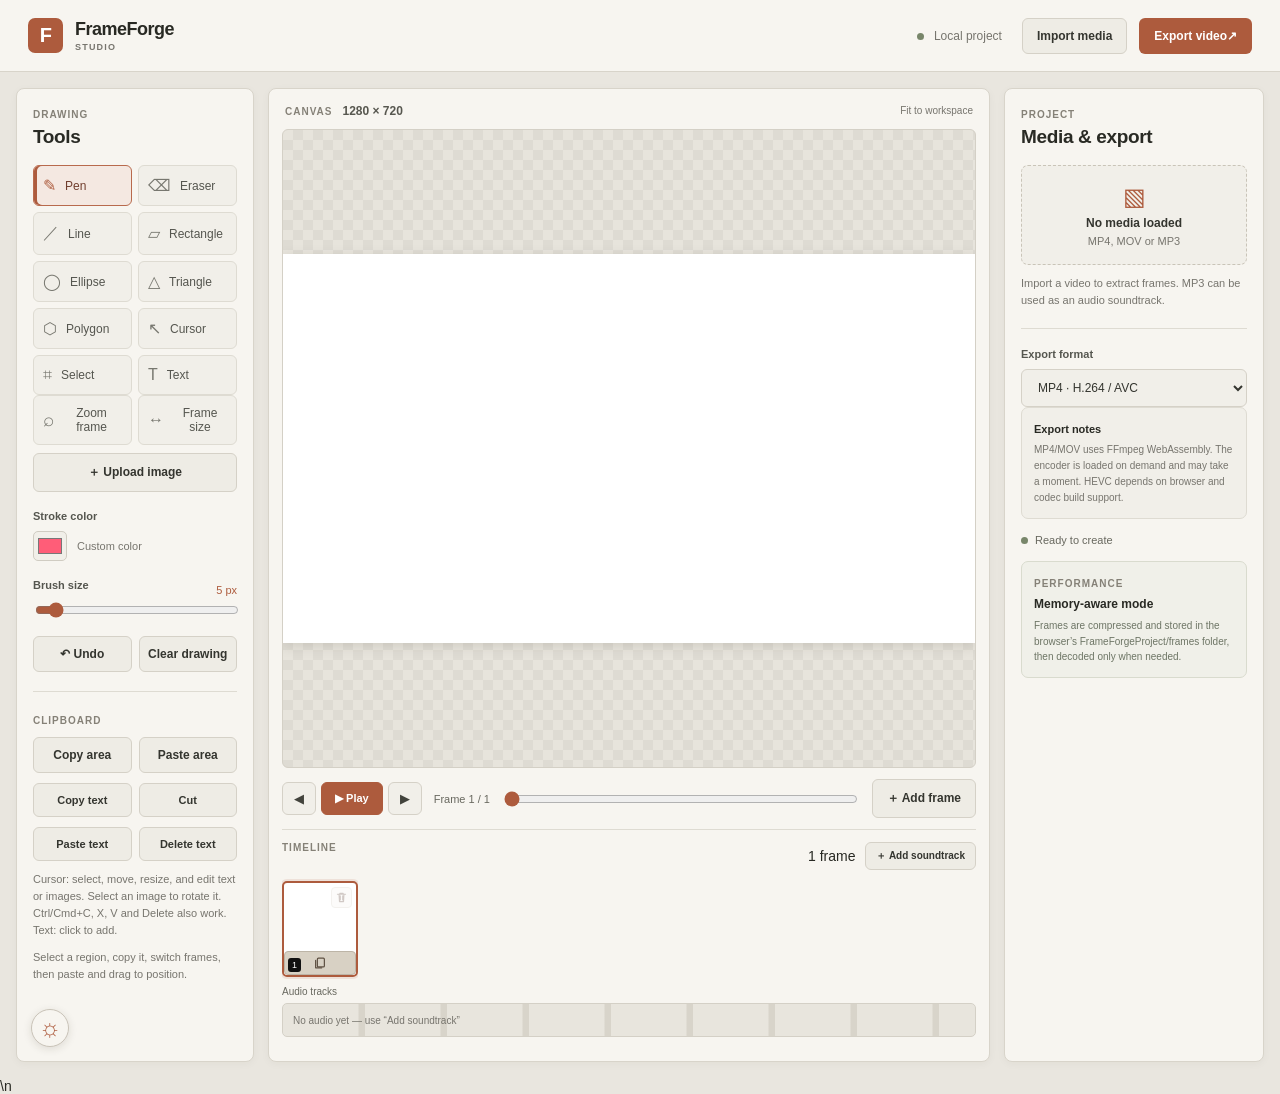
==== index.html @ eeb0b950 "Remove AI upscale option" ====
<!doctype html>
<html lang="en">
<head>
  <meta charset="utf-8">
  <meta name="viewport" content="width=device-width,initial-scale=1">
  <meta name="theme-color" content="#e9e6df">
  <title>FrameForge — Animation Studio</title>
  <link rel="stylesheet" href="styles.css">
</head>
<body>
  <header class="topbar">
    <a class="brand" href="#" aria-label="FrameForge home"><span class="brand-mark">F</span><span>FrameForge <small>STUDIO</small></span></a>
    <div class="top-actions">
      <span class="project-status"><i></i> Local project</span>
      <button class="button button-secondary" id="open">Import media</button>
      <input id="file" type="file" accept="video/*" hidden><input id="audio-file" type="file" accept="audio/*,.mp3,.wav,.m4a,.aac,.ogg,.flac" hidden>
      <button class="button button-primary" id="export"><span>Export video</span><span aria-hidden="true">↗</span></button>
    </div>
  </header>
  <main class="app-shell">
    <aside class="panel tool-panel">
      <div class="panel-heading"><div><span class="eyebrow">DRAWING</span><h2>Tools</h2></div></div>
      <div class="tool-grid">
        <button class="tool active" data-tool="pen"><span>✎</span>Pen</button>
        <button class="tool" data-tool="eraser"><span>⌫</span>Eraser</button>
        <button class="tool" data-tool="line"><span>／</span>Line</button>
        <button class="tool" data-tool="rect"><span>▱</span>Rectangle</button>
        <button class="tool" data-tool="ellipse"><span>◯</span>Ellipse</button><button class="tool" data-tool="triangle"><span>△</span>Triangle</button><button class="tool" data-tool="polygon"><span>⬡</span>Polygon</button>
        <button class="tool" data-tool="cursor"><span>↖</span>Cursor</button><button class="tool" data-tool="select"><span>⌗</span>Select</button><button class="tool" data-tool="text"><span>T</span>Text</button>
      </div>
      <input id="image-file" type="file" accept="image/*" hidden><div class="tool-grid zoom-size-tools"><button class="tool zoom-frame-button" id="zoom-frame" type="button" aria-pressed="false"><span aria-hidden="true" class="zoom-icon">⌕</span>Zoom frame</button><button class="tool frame-size-button" id="frame-size" type="button" aria-pressed="false"><span aria-hidden="true">↔</span>Frame size</button></div><button class="button button-secondary image-upload-button" id="image-upload">＋ Upload image</button>
      <div class="control-group"><label for="color">Stroke color</label><div class="color-row"><input id="color" type="color" value="#ff5d78"><span>Custom color</span></div></div>
      <div class="control-group"><div class="label-row"><label for="size">Brush size</label><output id="size-value">5 px</output></div><input id="size" type="range" min="1" max="60" value="5"></div>
      <div class="button-stack"><button class="button button-secondary" id="undo">↶ Undo</button><button class="button button-secondary" id="clear">Clear drawing</button></div>
      <div class="divider"></div>
      <span class="eyebrow">CLIPBOARD</span>
      <div class="button-row"><button class="button button-secondary" id="copy">Copy area</button><button class="button button-secondary" id="paste">Paste area</button></div><div class="button-row text-actions"><button class="button button-secondary" id="text-copy">Copy text</button><button class="button button-secondary" id="text-cut">Cut</button></div><div class="button-row text-actions"><button class="button button-secondary" id="text-paste">Paste text</button><button class="button button-secondary" id="text-delete">Delete text</button></div>
      <p class="hint">Cursor: select, move, resize, and edit text or images. Select an image to rotate it. Ctrl/Cmd+C, X, V and Delete also work. Text: click to add.</p><p class="hint">Select a region, copy it, switch frames, then paste and drag to position.</p>
      <button id="theme-toggle" class="theme-toggle" type="button" aria-label="Switch to dark mode" title="Switch to dark mode"><span aria-hidden="true">☼</span></button>
    </aside>
    <section class="editor">
      <div class="workspace-toolbar"><div><span class="eyebrow">CANVAS</span><strong id="canvas-label">1280 × 720</strong></div><label class="shape-fill-control" id="shape-fill-control" hidden><input id="shape-fill" type="checkbox"><span>Fill shape</span></label><label class="polygon-sides-control" id="polygon-sides-control" hidden><span>Sides</span><input id="polygon-sides" type="range" min="5" max="30" value="6"><input id="polygon-sides-number" type="number" min="5" max="30" value="6" aria-label="Polygon sides"></label><span class="zoom-label">Fit to workspace</span></div>
      <div class="stage" id="stage"><canvas id="c" width="1280" height="720"></canvas><div class="empty-state" id="empty-state"><div class="empty-icon">✦</div><h2>Your canvas is ready</h2><p>Import a video or start drawing on a blank frame.</p><button class="button button-primary" id="empty-import">Import video</button></div></div>
      <div class="transport">
        <div class="transport-buttons"><button id="prev" title="Previous frame">◀</button><button id="play" class="play-button">▶ Play</button><button id="next" title="Next frame">▶</button></div>
        <div class="frame-readout"><span id="count">Frame 1 / 1</span><input id="scrub" type="range" min="0" max="0" value="0"></div>
        <button class="button button-secondary" id="add">＋ Add frame</button>
      </div>
      <div class="timeline-wrap"><div class="timeline-header"><span class="eyebrow">TIMELINE</span><div class="timeline-actions"><span id="timeline-count">1 frame</span><button class="button button-secondary audio-upload-button" id="audio-upload">＋ Add soundtrack</button></div></div><div class="timeline" id="timeline"></div><div class="audio-track-row" id="audio-track-row"><span class="audio-track-title" id="audio-track-label">Audio track</span><div class="audio-track-scroll"><div class="audio-track-lane" id="audio-track-lane"><span class="audio-track-empty" id="audio-track-empty">No audio yet — use “Add soundtrack”</span></div></div></div>
    </section>
    <aside class="panel media-panel">
      <div class="panel-heading"><div><span class="eyebrow">PROJECT</span><h2>Media & export</h2></div></div>
      <div class="media-preview"><audio id="aud" controls hidden></audio><div id="media-placeholder"><div class="media-icon">▧</div><strong>No media loaded</strong><span>MP4, MOV or MP3</span></div></div>
      <p class="hint" id="info">Import a video to extract frames. MP3 can be used as an audio soundtrack.</p>
      <div class="divider"></div>
      <div class="control-group"><label for="format">Export format</label><select id="format"><option value="mp4">MP4 · H.264 / AVC</option><option value="mov">MOV · H.264</option><option value="hevc">MP4 · H.265 / HEVC</option><option value="movhevc">MOV · HEVC</option><option value="mpeg4">MOV · MPEG-4</option><option value="webm">WebM · Browser native</option></select></div>
      <div class="export-note"><strong>Export notes</strong><p>MP4/MOV uses FFmpeg WebAssembly. The encoder is loaded on demand and may take a moment. HEVC depends on browser and codec build support.</p></div>
      <div class="status-line"><span class="status-dot"></span><span id="status">Ready to create</span></div>
      <div class="memory-card"><span class="eyebrow">PERFORMANCE</span><strong>Memory-aware mode</strong><p>Frames are compressed and stored in the browser’s FrameForgeProject/frames folder, then decoded only when needed.</p></div>
    </aside>
  </main>
  
  <dialog id="preview-dialog" class="preview-dialog"><div class="preview-dialog-header"><div><span class="eyebrow">PLAYBACK</span><h2>Edited video preview</h2></div><div class="preview-dialog-actions"><label for="preview-speed">Speed</label><select id="preview-speed"><option value="0.25">0.25×</option><option value="0.5">0.5×</option><option value="0.75">0.75×</option><option value="1" selected>1×</option><option value="1.25">1.25×</option><option value="1.5">1.5×</option><option value="2">2×</option></select><button class="button button-secondary" id="preview-close">Close</button></div></div><video id="preview-video" controls playsinline></video></dialog>\n  <script src="frame-store.js"></script>
  <script type="module" src="app.js"></script>
</body>
</html>
---- styles.css ----
:root{color-scheme:dark;--bg:#10131a;--panel:#191e28;--panel-2:#202735;--line:#2d3544;--muted:#8792a5;--text:#e9edf5;--accent:#7c6cf2;--accent-2:#a69aff;--radius:14px}*{box-sizing:border-box}body{margin:0;background:radial-gradient(ellipse at 50% -20%,#22263b 0%,var(--bg) 55%);color:var(--text);font:14px 'DM Sans',system-ui,sans-serif;min-height:100vh}.topbar{height:72px;display:flex;align-items:center;justify-content:space-between;padding:0 28px;border-bottom:1px solid #252c38;background:#11151dce;backdrop-filter:blur(16px)}.brand{display:flex;align-items:center;gap:12px;color:var(--text);text-decoration:none;font:700 18px 'Space Grotesk',sans-serif;letter-spacing:-.4px}.brand small{display:block;font:600 9px 'DM Sans',sans-serif;letter-spacing:2px;color:var(--muted);margin-top:2px}.brand-mark{display:grid;place-items:center;width:35px;height:35px;border-radius:11px;background:linear-gradient(135deg,#8877ff,#5746c8);font-size:20px;box-shadow:0 6px 20px #6556dc44}.top-actions{display:flex;align-items:center;gap:12px}.project-status{font-size:12px;color:#aab4c5;margin-right:8px}.project-status i,.status-dot{display:inline-block;width:7px;height:7px;background:#5bd6a0;border-radius:50%;margin-right:7px}.button{border:1px solid transparent;border-radius:9px;padding:10px 14px;font:600 12px 'DM Sans',sans-serif;cursor:pointer;transition:.16s ease;color:var(--text)}.button:hover{transform:translateY(-1px);filter:brightness(1.1)}.button-primary{background:linear-gradient(135deg,#8172f5,#6252d5);box-shadow:0 5px 18px #6e5de733}.button-secondary{background:#252c39;border-color:#343e4e}.app-shell{display:grid;grid-template-columns:238px minmax(420px,1fr) 260px;gap:16px;padding:18px;max-width:1800px;margin:auto;min-height:calc(100vh - 72px)}.panel,.editor{background:linear-gradient(160deg,#1b202b,#171c25);border:1px solid #2b3341;border-radius:var(--radius);min-width:0;box-shadow:0 10px 35px #00000018}.panel{padding:18px;overflow:auto}.panel-heading{display:flex;justify-content:space-between;align-items:center;margin-bottom:20px}.eyebrow{font-size:9px;font-weight:700;letter-spacing:1.8px;color:#8793a8}.panel h2{font:600 20px 'Space Grotesk',sans-serif;margin:5px 0 0;letter-spacing:-.4px}.tool-grid{display:grid;grid-template-columns:1fr 1fr;gap:7px}.tool{display:flex;align-items:center;gap:9px;padding:11px 10px;border:1px solid #303949;background:#202734;border-radius:9px;color:#aeb8c9;font:500 12px 'DM Sans',sans-serif;cursor:pointer}.tool span{font-size:16px;color:#d7dceb}.tool.active{border-color:#8173f2;background:#332f51;color:#fff;box-shadow:inset 0 0 0 1px #6558cf33}.tool.active span{color:#b8afff}.control-group{margin:20px 0 0}.control-group label{display:block;color:#aab4c4;font-size:11px;font-weight:600;margin-bottom:9px}.label-row{display:flex;justify-content:space-between;align-items:center}.label-row output{font-size:11px;color:#c0b8ff}input[type=range]{width:100%;accent-color:var(--accent)}input[type=color]{width:34px;height:30px;padding:2px;border:1px solid #3b4555;background:#252c39;border-radius:7px}.color-row{display:flex;align-items:center;gap:10px;color:#8994a6;font-size:11px}select{width:100%;padding:10px 12px;border:1px solid #343e4e;border-radius:9px;background:#222936;color:#e2e8f1;font:500 12px 'DM Sans',sans-serif}.button-stack{display:grid;grid-template-columns:1fr 1fr;gap:7px;margin-top:15px}.button-stack .button{padding:10px 8px}.button-row{display:flex;gap:7px;margin-top:10px}.button-row .button{flex:1}.hint{font-size:11px;line-height:1.6;color:#7f8a9d;margin:10px 0}.divider{height:1px;background:var(--line);margin:22px 0}.editor{display:flex;flex-direction:column;padding:15px;gap:12px}.workspace-toolbar{display:flex;align-items:center;justify-content:space-between;padding:0 3px}.workspace-toolbar strong{font:600 12px 'Space Grotesk',sans-serif;color:#b7c0d0;margin-left:10px}.zoom-label{font-size:10px;color:#7f8b9e}.stage{position:relative;flex:1;min-height:350px;display:flex;align-items:center;justify-content:center;overflow:hidden;border:1px solid #303847;border-radius:10px;background-color:#121720;background-image:linear-gradient(45deg,#1a202b 25%,transparent 25%),linear-gradient(-45deg,#1a202b 25%,transparent 25%),linear-gradient(45deg,transparent 75%,#1a202b 75%),linear-gradient(-45deg,transparent 75%,#1a202b 75%);background-size:22px 22px;background-position:0 0,0 11px,11px -11px,-11px 0}.stage canvas{max-width:100%;max-height:100%;width:auto;height:auto;object-fit:contain;background:#fff;box-shadow:0 12px 30px #0008;touch-action:none}.empty-state{position:absolute;text-align:center;max-width:260px;color:#cbd3e1;pointer-events:auto}.empty-state[hidden]{display:none}.empty-icon{font-size:28px;color:#a89cff}.empty-state h2{font:600 17px 'Space Grotesk',sans-serif;margin:10px 0}.empty-state p{font-size:11px;color:#8d99ad;line-height:1.6}.transport{display:flex;align-items:center;gap:12px}.transport-buttons{display:flex;gap:5px}.transport-buttons button{border:1px solid #364051;background:#242c39;color:#dce3ef;border-radius:7px;padding:8px 11px;cursor:pointer}.transport-buttons .play-button{background:#6556d9;border-color:#6556d9;font-size:11px;font-weight:600;padding:8px 13px}.frame-readout{display:flex;align-items:center;gap:12px;flex:1;min-width:0}.frame-readout span{white-space:nowrap;font-size:11px;color:#a9b4c6}.frame-readout input{min-width:40px;flex:1}.timeline-wrap{border-top:1px solid #2b3340;padding-top:12px}.timeline-header{display:flex;justify-content:space-between;margin-bottom:9px}.timeline-header span:last-child{font-size:10px;color:#8792a5}.timeline{display:flex;gap:7px;overflow:auto;padding:2px 0 5px;min-height:84px}.thumb{position:relative;flex:0 0 76px;width:76px;height:auto;align-self:flex-start;border:2px solid #343d4c;border-radius:7px;overflow:visible;background:#fff;cursor:pointer;display:flex;flex-direction:column;gap:4px}.thumb canvas{flex:0 0 64px;height:64px;width:100%;border-radius:3px;overflow:hidden}.thumb.active{border-color:#9486ff;box-shadow:0 0 0 2px #7869e633}.thumb canvas{width:100%;height:100%;object-fit:contain}.thumb small{position:absolute;bottom:3px;left:4px;padding:2px 4px;border-radius:3px;background:#111b;color:white;font-size:9px}.media-preview{position:relative;min-height:100px;border:1px dashed #3a4555;border-radius:10px;background:#141a23;display:flex;align-items:center;justify-content:center;padding:12px}.media-preview video,.media-preview audio{width:100%;max-width:100%}.media-preview video[hidden],.media-preview audio[hidden]{display:none}#media-placeholder{display:flex;align-items:center;flex-direction:column;gap:5px;color:#9ba7b9;font-size:11px}#media-placeholder strong{font-size:12px;color:#cdd5e3}#media-placeholder[hidden]{display:none}.media-icon{font-size:24px;color:#8f83ff}.export-note{border:1px solid #333d4d;background:#202734;border-radius:9px;padding:12px}.export-note strong{font-size:11px}.export-note p{font-size:10px;line-height:1.6;color:#8995a8;margin:6px 0 0}.status-line{display:flex;align-items:center;font-size:11px;color:#aab5c5;margin:15px 0}.memory-card{padding:12px;background:#202b2a;border:1px solid #2e4842;border-radius:9px}.memory-card strong{display:block;font-size:12px;margin:7px 0}.memory-card p{font-size:10px;line-height:1.55;color:#91a99f;margin:0}@media(max-width:1150px){.app-shell{grid-template-columns:210px minmax(360px,1fr)}.media-panel{grid-column:1/-1;display:grid;grid-template-columns:repeat(3,1fr);gap:12px;align-items:start}.media-panel .panel-heading{grid-column:1/-1;margin:0}.media-panel .divider{display:none}.media-panel .status-line{margin:0}}@media(max-width:760px){.topbar{padding:0 14px}.project-status{display:none}.app-shell{display:flex;flex-direction:column;padding:10px}.editor{min-height:65vh;order:0}.tool-panel{order:1}.media-panel{order:2;display:block}.stage{min-height:280px}.transport{flex-wrap:wrap}.frame-readout{order:3;flex-basis:100%}.brand{font-size:15px}.top-actions{gap:6px}.button{padding:9px 10px}}\n.preview-dialog{width:min(1100px,94vw);max-width:none;padding:18px;border:1px solid #394354;border-radius:16px;background:#171d28;color:var(--text);box-shadow:0 24px 90px #000b}.preview-dialog::backdrop{background:#05070bd9;backdrop-filter:blur(5px)}.preview-dialog-header{display:flex;align-items:center;justify-content:space-between;gap:16px;margin-bottom:14px}.preview-dialog-header h2{font:600 19px 'Space Grotesk',sans-serif;margin:5px 0 0}.preview-dialog video{display:block;width:100%;max-height:75vh;background:#05070b;border-radius:10px}.preview-dialog:not([open]){display:none}@media(max-width:760px){.preview-dialog{padding:12px}.preview-dialog-header{align-items:flex-start}.transport #preview-open{flex:1}}
.audio-track-row{display:flex;flex-direction:column;gap:6px;overflow:visible;padding:4px 0 8px}.audio-track-row[hidden]{display:none}.audio-track-title{font-size:10px;color:#aeb9cb}.audio-track-lane{position:relative;height:34px;min-width:76px;border:1px solid #303b4d;border-radius:6px;background:repeating-linear-gradient(90deg,#1b2530 0,#1b2530 75px,#293343 76px,#293343 82px);overflow:hidden}.audio-track-clip{position:absolute;top:3px;bottom:3px;left:0;min-width:24px;border:1px solid #5ac5a2;border-radius:5px;background:linear-gradient(90deg,#245d56,#287b68);color:#eafff8;display:flex;align-items:center;padding:0 9px;font-size:10px;font-weight:700;white-space:nowrap;overflow:hidden;cursor:grab;touch-action:none;user-select:none}.audio-track-clip:active{cursor:grabbing}.timeline-wrap{overflow-x:auto}.timeline{width:max-content}.audio-track-row{width:max-content;min-width:100%}

.timeline-actions{display:flex;align-items:center;gap:10px}.audio-upload-button{padding:6px 10px;font-size:10px}.audio-track-row[hidden]{display:none!important}.audio-track-scroll{width:100%;overflow-x:auto;overflow-y:hidden;padding-bottom:3px}.audio-track-lane{width:100%;min-width:100%;}

/* Keep the soundtrack lane visible even when the project has no audio. */
.audio-track-row{display:flex!important;min-height:48px}
.audio-track-row[hidden]{display:flex!important}
.audio-track-lane{min-height:34px;overflow:hidden}
.audio-track-clip[hidden],.audio-track-empty[hidden]{display:none!important}
.audio-track-empty{position:absolute;inset:0;display:flex;align-items:center;padding:0 10px;color:#7f8da1;font-size:10px;pointer-events:none}

.tool[data-tool=text]{grid-column:span 2}

.canvas-text-editor{position:absolute;z-index:5;resize:both;overflow:auto;min-width:100px;min-height:32px;padding:5px 7px;border:1px solid #9587ff;border-radius:4px;outline:2px solid #7868ee55;background:#ffffffed;color:#111;font-family:Arial,sans-serif;line-height:1.2;box-shadow:0 4px 18px #0004;}

.empty-state{pointer-events:none}.empty-state button{pointer-events:auto}.canvas-text-editor{z-index:20;pointer-events:auto;cursor:text}

/* Text mode must keep clicks on the canvas and show its crosshair cursor. */
#stage{cursor:crosshair}
#stage #empty-state{pointer-events:none!important}
#stage canvas{position:relative;z-index:1}
#stage .canvas-text-editor{z-index:3;cursor:text;pointer-events:auto}

/* Cursor tool: selected text gets a clear resize grip. */
.tool[data-tool=cursor]{grid-column:span 2}
#stage canvas{cursor:default}

/* Cursor and Select are equal-sized neighboring tools. */
.tool[data-tool=cursor],.tool[data-tool=select]{grid-column:auto}
.text-actions .button{font-size:11px}

.canvas-text-toolbar{position:absolute;z-index:25;display:flex;align-items:center;gap:5px;padding:4px;background:#202735;border:1px solid #7568d8;border-radius:7px;box-shadow:0 4px 14px #0007}.text-font-toggle{width:25px;height:24px;padding:0;border:1px solid #5b6190;border-radius:5px;background:#39345f;color:#fff;font:700 14px Georgia,serif;cursor:pointer}.text-font-select{width:145px;max-width:45vw;padding:5px 7px;font-size:11px}.text-font-select[hidden]{display:none}

/* Keep the font picker button visible inside the text box's top-right corner. */
.canvas-text-toolbar{z-index:50;position:absolute;display:flex;align-items:flex-start;gap:4px;padding:2px;background:transparent;border:0;border-radius:4px;box-shadow:none;pointer-events:auto}.text-font-toggle{display:grid;place-items:center;width:25px;height:25px;padding:0;border:1px solid #7568d8;border-radius:5px;background:#292443eF;color:#fff;font:italic 700 18px Georgia,'Times New Roman',serif;line-height:1;cursor:pointer;pointer-events:auto}.text-font-select{position:absolute;right:0;top:27px;width:150px;max-width:45vw;padding:6px 8px;font-size:11px;background:#222936;color:#e2e8f1;border:1px solid #7568d8;border-radius:6px;box-shadow:0 4px 14px #0008;pointer-events:auto}

/* Tiny font picker sits at the top-right of the selected text's viewing bounds. */
.stage .text-font-toggle{position:absolute;z-index:40;width:16px;height:16px;min-width:0;min-height:0;padding:0;margin:0;display:grid;place-items:center;border:1px solid #000;border-radius:4px;background:#fff;color:#3a0770;font:italic 700 11px/14px Georgia,'Times New Roman',serif;cursor:pointer;box-sizing:border-box}
.stage .text-font-toggle[hidden],.stage .text-font-select[hidden]{display:none}
.stage .text-font-select{position:absolute;z-index:41;right:auto;top:auto;width:150px;max-width:45vw;padding:5px 7px;background:#222936;color:#e2e8f1;border:1px solid #7568d8;border-radius:5px;font-size:11px;box-shadow:0 4px 14px #0008}

/* Ensure the tiny control is anchored to the stage overlay, not laid out beside the canvas. */
.stage .text-font-toggle{position:absolute!important;flex:none;transform:none;}

/* Scrollable custom font menu with a compact, consistent footprint. */
.stage .text-font-select{position:absolute;z-index:60;width:170px;max-width: min(45vw, 240px);max-height:180px;overflow-y:auto;overflow-x:hidden;overscroll-behavior:contain;padding:4px;background:#fff;color:#252033;border:1px solid #3a0770;border-radius:6px;box-shadow:0 5px 18px #0006}
.stage .text-font-select[hidden]{display:none!important}
.stage .text-font-option{display:block;width:100%;padding:6px 8px;border:0;border-radius:3px;background:transparent;color:#252033;text-align:left;font-size:12px;white-space:nowrap;cursor:pointer}
.stage .text-font-option:hover,.stage .text-font-option.selected{background:#eee8f7;color:#3a0770}
.stage .text-font-select::-webkit-scrollbar{width:7px}
.stage .text-font-select::-webkit-scrollbar-thumb{background:#b7a8ca;border-radius:8px}


/* Warm, practical studio finish: quiet surfaces, restrained color, clear hierarchy. */
:root{
 color-scheme:light;
 --bg:#e9e6df;--panel:#f7f5f0;--panel-2:#eeece5;--line:#d8d4ca;
 --muted:#77756e;--text:#282923;--accent:#ad5b3d;--accent-2:#c47a5d;--radius:8px;
}
body{background:var(--bg);color:var(--text);font-family:Inter,-apple-system,BlinkMacSystemFont,"Segoe UI",sans-serif}
.topbar{background:#f7f5f0;border-bottom:1px solid #d8d4ca;backdrop-filter:none}
.brand{color:#282923;font-family:inherit;font-weight:700;letter-spacing:-.5px}
.brand small{font-family:inherit;letter-spacing:1.2px;color:#77756e}
.brand-mark{background:#ad5b3d;border-radius:7px;box-shadow:none;color:#fff}
.project-status{color:#77756e}
.project-status i,.status-dot{background:#78866a}
.button{border-radius:6px;font-family:inherit;transition:background .14s ease,border-color .14s ease}
.button:hover{transform:none;filter:none}
.button-primary{background:#ad5b3d;box-shadow:none;color:#fff}
.button-primary:hover{background:#964a30}
.button-secondary{background:#eeece5;border-color:#d5d1c7;color:#34352f}
.button-secondary:hover{background:#e5e1d8;border-color:#c8c2b6}
.app-shell{gap:14px;padding:16px}
.panel,.editor{background:var(--panel);border:1px solid #d8d4ca;border-radius:8px;box-shadow:0 2px 8px #30291b0a}
.panel{padding:16px}
.panel-heading{margin-bottom:17px}
.eyebrow{font-size:10px;letter-spacing:1px;color:#858177;font-weight:650}
.panel h2{font-family:inherit;font-size:19px;letter-spacing:-.35px;color:#292a24}
.tool-grid{gap:6px}
.tool{padding:10px 9px;border:1px solid #dedbd2;background:#f1efe9;border-radius:6px;color:#55564f;font-family:inherit}
.tool span{color:#77776f}
.tool:hover{background:#eae7df;border-color:#cbc6bb}
.tool.active{border-color:#b86a4d;background:#f4e8e1;color:#713e2e;box-shadow:inset 3px 0 #ad5b3d}
.tool.active span{color:#ad5b3d}
.control-group{margin-top:18px}
.control-group label{color:#55564f}
.label-row output{color:#ad5b3d}
input[type=range]{accent-color:#ad5b3d}
input[type=color]{border:1px solid #d0ccc2;background:#f1efe9;border-radius:5px}
.color-row{color:#77756e}
select{border:1px solid #d5d1c7;border-radius:6px;background:#f1efe9;color:#34352f;font-family:inherit}
.hint{color:#77756e;line-height:1.55}
.divider{background:#dedbd2;margin:19px 0}
.editor{padding:13px;gap:11px}
.workspace-toolbar strong{font-family:inherit;color:#57574f;font-weight:650}
.zoom-label{color:#77756e}
.stage{border:1px solid #d4d0c6;border-radius:6px;background-color:#e7e4dc;background-image:linear-gradient(45deg,#dedbd3 25%,transparent 25%),linear-gradient(-45deg,#dedbd3 25%,transparent 25%),linear-gradient(45deg,transparent 75%,#dedbd3 75%),linear-gradient(-45deg,transparent 75%,#dedbd3 75%);background-size:20px 20px;background-position:0 0,0 10px,10px -10px,-10px 0}
.stage canvas{box-shadow:0 3px 12px #30291b20}
.empty-state{color:#34352f}
.empty-icon{color:#ad5b3d}
.empty-state h2{font-family:inherit;font-size:17px}
.empty-state p{color:#77756e}
.transport-buttons button{border:1px solid #d5d1c7;background:#f1efe9;color:#42433c;border-radius:6px}
.transport-buttons button:hover{background:#e6e2d9}
.transport-buttons .play-button{background:#ad5b3d;border-color:#ad5b3d;color:#fff}
.frame-readout span{color:#68685f}
.timeline-wrap{border-top:1px solid #dedbd2}
.timeline-header span:last-child{color:#77756e}
.thumb{border:2px solid #d5d1c7;border-radius:5px}
.thumb.active{border-color:#ad5b3d;box-shadow:0 0 0 2px #ad5b3d20}
.thumb small{background:#34352f;color:#fff}
.media-preview{border:1px dashed #c9c4b8;border-radius:7px;background:#f1efe9}
#media-placeholder{color:#77756e}
#media-placeholder strong{color:#34352f}
.media-icon{color:#ad5b3d}
.export-note{border:1px solid #dedbd2;background:#f1efe9;border-radius:7px}
.export-note p{color:#77756e}
.status-line{color:#68685f}
.memory-card{padding:12px;background:#f0f0e9;border:1px solid #d9dbce;border-radius:7px}
.memory-card p{color:#6d7565}
.preview-dialog{border:1px solid #d8d4ca;border-radius:9px;background:#f7f5f0;color:#282923;box-shadow:0 16px 50px #30291b30}
.preview-dialog::backdrop{background:#29282088;backdrop-filter:blur(2px)}
.preview-dialog-header h2{font-family:inherit}
.preview-dialog video{background:#282923;border-radius:6px}
.audio-track-title{color:#68685f}
.audio-track-lane{border:1px solid #d4d0c6;border-radius:5px;background:repeating-linear-gradient(90deg,#e8e5dd 0,#e8e5dd 75px,#d8d4ca 76px,#d8d4ca 82px)}
.audio-track-clip{border:1px solid #6c866e;border-radius:4px;background:#788c70;color:#fff}
.audio-track-empty{color:#77756e}
.canvas-text-editor{border:1px solid #ad5b3d;outline:1px solid #ad5b3d33;box-shadow:0 2px 8px #30291b20}
.stage .text-font-toggle{border:1px solid #3a0770;border-radius:4px;background:#fff;color:#3a0770}
.stage .text-font-select{border:1px solid #c9c2d0;border-radius:6px;box-shadow:0 4px 12px #30291b20}
.stage .text-font-option:hover,.stage .text-font-option.selected{background:#f1e9f4;color:#3a0770}
@media(max-width:760px){.topbar{background:#f7f5f0}.app-shell{padding:9px}.editor{min-height:65vh}}


/* Fixed corner theme switch */
.theme-toggle{position:fixed;left:16px;bottom:16px;z-index:1000;width:38px;height:38px;display:grid;place-items:center;border:1px solid #c9c3b8;border-radius:50%;background:#f7f5f0;color:#ad5b3d;font:24px/1 Georgia,serif;box-shadow:0 2px 8px #30291b20;cursor:pointer}
.theme-toggle:hover{background:#fff;transform:translateY(-1px)}
body.dark-mode{color-scheme:dark;--bg:#171918;--panel:#222522;--panel-2:#2a2e29;--line:#3b4039;--muted:#a0a497;--text:#e8e8df;--accent:#c17b5b;--accent-2:#d09270;background:#171918;color:#e8e8df}
body.dark-mode .topbar{background:#20231f;border-color:#383d36}
body.dark-mode .brand{color:#e8e8df}
body.dark-mode .brand small,body.dark-mode .project-status,body.dark-mode .hint,body.dark-mode .zoom-label,body.dark-mode .color-row,body.dark-mode .frame-readout span,body.dark-mode .timeline-header span:last-child{color:#a0a497}
body.dark-mode .panel,body.dark-mode .editor{background:#222522;border-color:#3b4039;box-shadow:0 2px 8px #0002}
body.dark-mode .panel h2,body.dark-mode .workspace-toolbar strong{color:#e2e2d8}
body.dark-mode .tool{background:#2b2f2a;border-color:#41463e;color:#d0d1c7}
body.dark-mode .tool span{color:#c3c5b9}
body.dark-mode .tool:hover{background:#343930;border-color:#555b50}
body.dark-mode .tool.active{background:#49392f;border-color:#c17b5b;color:#fff;box-shadow:inset 3px 0 #c17b5b}
body.dark-mode .tool.active span,body.dark-mode .label-row output{color:#e0a080}
body.dark-mode .control-group label,body.dark-mode .eyebrow{color:#b4b5a9}
body.dark-mode select,body.dark-mode input[type=color]{background:#2b2f2a;border-color:#4a5047;color:#e8e8df}
body.dark-mode .button-secondary{background:#30352e;border-color:#4a5047;color:#e5e5db}
body.dark-mode .button-secondary:hover{background:#3a4037;border-color:#62695c}
body.dark-mode .button-primary{background:#ad6244;border-color:#ad6244;color:#fff}
body.dark-mode .divider,body.dark-mode .timeline-wrap{border-color:#3b4039;background-color:#3b4039}
body.dark-mode .stage{border-color:#454a42;background-color:#292d28;background-image:linear-gradient(45deg,#333831 25%,transparent 25%),linear-gradient(-45deg,#333831 25%,transparent 25%),linear-gradient(45deg,transparent 75%,#333831 75%),linear-gradient(-45deg,transparent 75%,#333831 75%)}
body.dark-mode .stage canvas{box-shadow:0 3px 12px #0008}
body.dark-mode .empty-state{color:#e8e8df}
body.dark-mode .empty-state p{color:#a0a497}
body.dark-mode .transport-buttons button{background:#30352e;border-color:#4a5047;color:#e5e5db}
body.dark-mode .transport-buttons .play-button{background:#ad6244;border-color:#ad6244}
body.dark-mode .thumb{border-color:#4a5047}
body.dark-mode .thumb.active{border-color:#d09270;box-shadow:0 0 0 2px #d0927030}
body.dark-mode .media-preview{background:#292d28;border-color:#555b50}
body.dark-mode #media-placeholder,body.dark-mode #media-placeholder strong{color:#c4c5ba}
body.dark-mode .export-note{background:#2b2f2a;border-color:#454b42}
body.dark-mode .export-note p,body.dark-mode .status-line{color:#b4b5a9}
body.dark-mode .memory-card{background:#2c332b;border-color:#4b5947}
body.dark-mode .memory-card p{color:#b5c0a9}
body.dark-mode .preview-dialog{background:#222522;border-color:#454a42;color:#e8e8df}
body.dark-mode .preview-dialog::backdrop{background:#000b}
body.dark-mode .audio-track-title{color:#c4c5ba}
body.dark-mode .audio-track-lane{background:repeating-linear-gradient(90deg,#292f29 0,#292f29 75px,#3b4339 76px,#3b4339 82px);border-color:#454d43}
body.dark-mode .audio-track-empty{color:#a0a497}
body.dark-mode .theme-toggle{background:#2b2f2a;border-color:#596052;color:#e8d28b;box-shadow:0 2px 8px #0005}
body.dark-mode .theme-toggle:hover{background:#383e35}
@media(max-width:760px){.theme-toggle{left:12px;bottom:12px;width:36px;height:36px}}


/* Keep the theme switch inside the tools panel */
.tool-panel{position:relative;padding-bottom:68px}
.tool-panel .theme-toggle{position:absolute;left:14px;bottom:14px}
@media(max-width:760px){.tool-panel .theme-toggle{left:12px;bottom:12px}}


/* Keep Text aligned with the other two-column tool buttons. */
.tool[data-tool="text"]{grid-column:auto}


/* Compact delete control on each timeline frame thumbnail. */
.thumb{position:relative}
.thumb-delete{position:absolute;top:4px;right:4px;z-index:3;width:21px;height:21px;padding:3px;display:grid;place-items:center;border:1px solid #d8d4ca;border-radius:4px;background:#f7f5f0;color:#6b5147;opacity:.9;cursor:pointer}
.thumb-delete svg{display:block;width:13px;height:13px;fill:none;stroke:currentColor;stroke-width:1.4;stroke-linecap:round;stroke-linejoin:round}
.thumb-delete:hover:not(:disabled){background:#f1e1dc;border-color:#ad5b3d;color:#923f2d}
.thumb-delete:disabled{opacity:.3;cursor:not-allowed}
body.dark-mode .thumb-delete{background:#292f29;border-color:#596052;color:#e0b5a1}
body.dark-mode .thumb-delete:hover:not(:disabled){background:#49332e;border-color:#d09270;color:#ffd4bf}


/* Image object selection and rotate control, matching the text controls. */
.image-upload-button{width:100%;margin-top:8px}
.stage{position:relative}
.stage .image-rotate-toggle{position:absolute!important;z-index:55;width:18px;height:18px;min-width:0;min-height:0;padding:0;display:grid;place-items:center;border:1px solid #3a0770;border-radius:4px;background:#fff;color:#3a0770;font:700 16px/16px Arial,sans-serif;cursor:pointer;box-shadow:0 1px 3px #0003}
.stage .image-rotate-toggle[hidden]{display:none!important}


/* Shape fill control sits beside the canvas dimensions. */
.shape-fill-control{display:inline-flex;align-items:center;gap:7px;margin-left:auto;margin-right:18px;padding:5px 9px;border:1px solid var(--line);border-radius:6px;background:var(--panel);color:var(--text);font-size:11px;white-space:nowrap;cursor:pointer}
.shape-fill-control[hidden]{display:none!important}
.shape-fill-control input{accent-color:var(--accent);margin:0}


/* Shape fill and polygon side-count controls in the canvas toolbar. */
.shape-fill-control{display:inline-flex;align-items:center;gap:7px;margin-left:auto;margin-right:10px;padding:5px 9px;border:1px solid var(--line);border-radius:6px;background:var(--panel);color:var(--text);font-size:11px;white-space:nowrap;cursor:pointer}
.shape-fill-control[hidden],.polygon-sides-control[hidden]{display:none!important}
.shape-fill-control input{accent-color:var(--accent);margin:0}
.polygon-sides-control{display:inline-flex;align-items:center;gap:7px;margin-right:14px;padding:5px 9px;border:1px solid var(--line);border-radius:6px;background:var(--panel);color:var(--text);font-size:11px;white-space:nowrap}
.polygon-sides-control input[type="range"]{width:92px;accent-color:var(--accent)}
.polygon-sides-control input[type="number"]{width:43px;padding:3px 4px;border:1px solid var(--line);border-radius:4px;background:var(--panel);color:var(--text);font:inherit}


/* Multi-channel audio timeline: each soundtrack has its own draggable row. */
.audio-track-lane{height:auto;min-height:34px;overflow:visible}
.audio-track-clip{height:30px;top:4px;box-sizing:border-box;padding:0 8px 0 27px;overflow:hidden;display:flex;align-items:center}
.audio-track-delete{position:absolute;left:3px;top:3px;z-index:2;width:21px;height:21px;padding:0;border:1px solid #d8d4ca;border-radius:4px;background:#f7f5f0;color:#795346;font-size:12px;line-height:18px;cursor:pointer}
.audio-track-delete:hover{background:#f1e1dc;border-color:#ad5b3d;color:#923f2d}
.audio-track-clip-label{overflow:hidden;text-overflow:ellipsis;white-space:nowrap;pointer-events:none}
body.dark-mode .audio-track-delete{background:#292f29;border-color:#596052;color:#e0b5a1}
body.dark-mode .audio-track-delete:hover{background:#49332e;border-color:#d09270;color:#ffd4bf}

.audio-track-delete svg{display:block;width:14px;height:14px;fill:none;stroke:currentColor;stroke-width:1.7;stroke-linecap:round;stroke-linejoin:round}

.audio-track-clip{height:30px;bottom:auto}


/* Optional 4x high-resolution export control. */
.upscale-control{padding:10px 11px;border:1px solid var(--line);border-radius:7px;background:var(--panel-2)}
.upscale-toggle{display:flex;align-items:center;gap:8px;margin-top:7px;font-size:12px;cursor:pointer}
.upscale-toggle input{accent-color:var(--accent)}
.upscale-control small{display:block;margin-top:6px;color:var(--muted);font-size:10px;line-height:1.45}
body.dark-mode .upscale-control{background:#2b2f2a;border-color:#454b42}

.upscale-control small{max-width:240px}

.thumb-duplicate{width:100%;height:24px;flex:0 0 24px;padding:3px;display:grid;place-items:center;border:1px solid #596052;border-radius:4px;background:#292f29;color:#e0b5a1;cursor:pointer}
.thumb-duplicate svg{display:block;width:14px;height:14px;fill:none;stroke:currentColor;stroke-width:1.4;stroke-linecap:round;stroke-linejoin:round}
.thumb-duplicate:hover{background:#49332e;border-color:#d09270;color:#ffd4bf}

/* Frame zoom tool, matching the image upload button footprint. */
.zoom-frame-button{display:flex;align-items:center;justify-content:center;gap:7px;font-weight:600}
.zoom-frame-button span{font-size:19px;line-height:12px}
.zoom-frame-button.active{background:#f4e8e1;border-color:#ad5b3d;color:#713e2e;box-shadow:inset 3px 0 #ad5b3d}
#stage{overflow:auto}
#stage canvas{transform-origin:0 0}
body.dark-mode .zoom-frame-button.active{background:#49392f;border-color:#c17b5b;color:#fff}

/* Keep Zoom frame selection visually consistent with the drawing tools. */
.zoom-frame-button.active{border-color:#b86a4d;background:#f4e8e1;color:#713e2e;box-shadow:inset 3px 0 #ad5b3d}.zoom-frame-button.active .zoom-icon{color:#ad5b3d}
body.dark-mode .zoom-frame-button.active{background:#49392f;border-color:#c17b5b;color:#fff;box-shadow:inset 3px 0 #c17b5b}body.dark-mode .zoom-frame-button.active .zoom-icon{color:#e0a080}

/* Zoom and frame-size controls use the same footprint as the drawing tools. */
.zoom-frame-button,.frame-size-button{width:100%;min-width:0;justify-content:flex-start;margin:0;font:500 12px 'DM Sans',sans-serif}
.zoom-frame-button.active,.frame-size-button.active{border-color:#b86a4d;background:#f4e8e1;color:#713e2e;box-shadow:inset 3px 0 #ad5b3d}
.zoom-frame-button.active span,.frame-size-button.active span{color:#ad5b3d}
body.dark-mode .zoom-frame-button.active,body.dark-mode .frame-size-button.active{background:#49392f;border-color:#c17b5b;color:#fff;box-shadow:inset 3px 0 #c17b5b}
body.dark-mode .zoom-frame-button.active span,body.dark-mode .frame-size-button.active span{color:#e0a080}


/* Duplicate-frame button: darker beige in light mode, original green-charcoal in dark mode. */
.thumb-duplicate{border-color:#bdb5a7;background:#d8d1c4;color:#5f5143}
.thumb-duplicate:hover{background:#c9c0b1;border-color:#a99e8d;color:#493b30}
body.dark-mode .thumb-duplicate{border-color:#596052;background:#292f29;color:#e0b5a1}
body.dark-mode .thumb-duplicate:hover{background:#49332e;border-color:#d09270;color:#ffd4bf}


/* Thumbnail frame numbers keep their light-mode appearance and stay white in dark mode. */
body.dark-mode .thumb small{color:#fff}


/* Frame-number badge: black with white text in light mode, inverted in dark mode. */
.thumb small{background:#111;color:#fff}
body.dark-mode .thumb small{background:#fff;color:#111}


/* Explicit frame index badge colors for both themes. */
.thumb .thumb-frame-number{background:#111!important;color:#fff!important}
body.dark-mode .thumb .thumb-frame-number{background:#fff!important;color:#111!important}
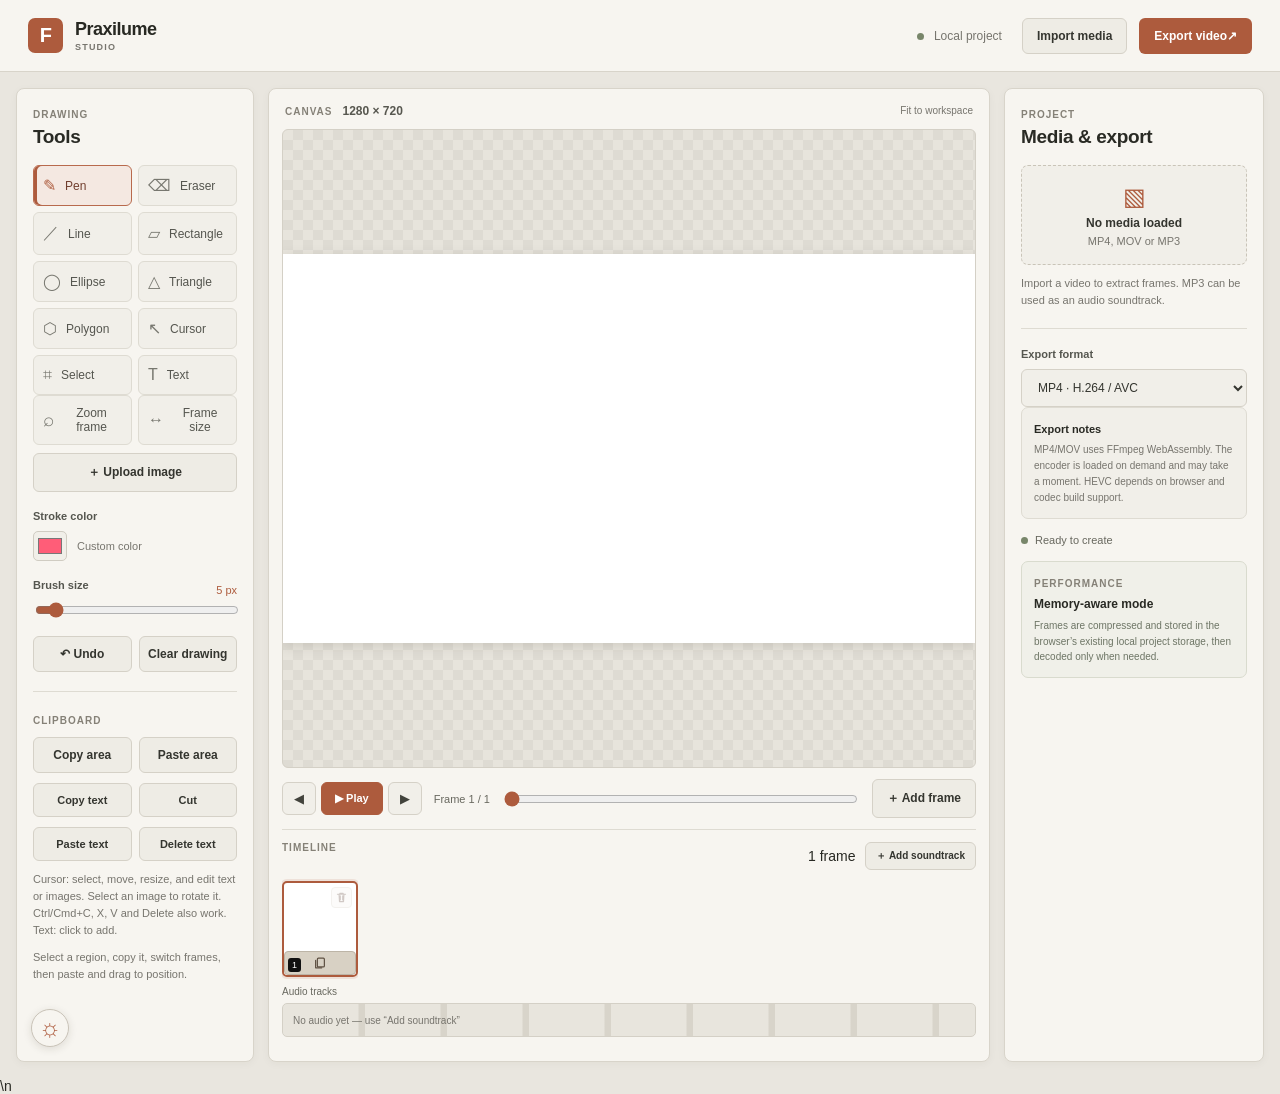
==== commit 9cd329fd: "Rename app branding to Praxilume" ====
--- a/index.html
+++ b/index.html
@@ -4,12 +4,12 @@
   <meta charset="utf-8">
   <meta name="viewport" content="width=device-width,initial-scale=1">
   <meta name="theme-color" content="#e9e6df">
-  <title>FrameForge — Animation Studio</title>
+  <title>Praxilume — Animation Studio</title>
   <link rel="stylesheet" href="styles.css">
 </head>
 <body>
   <header class="topbar">
-    <a class="brand" href="#" aria-label="FrameForge home"><span class="brand-mark">F</span><span>FrameForge <small>STUDIO</small></span></a>
+    <a class="brand" href="#" aria-label="Praxilume home"><span class="brand-mark">F</span><span>Praxilume <small>STUDIO</small></span></a>
     <div class="top-actions">
       <span class="project-status"><i></i> Local project</span>
       <button class="button button-secondary" id="open">Import media</button>
@@ -56,7 +56,7 @@
       <div class="control-group"><label for="format">Export format</label><select id="format"><option value="mp4">MP4 · H.264 / AVC</option><option value="mov">MOV · H.264</option><option value="hevc">MP4 · H.265 / HEVC</option><option value="movhevc">MOV · HEVC</option><option value="mpeg4">MOV · MPEG-4</option><option value="webm">WebM · Browser native</option></select></div>
       <div class="export-note"><strong>Export notes</strong><p>MP4/MOV uses FFmpeg WebAssembly. The encoder is loaded on demand and may take a moment. HEVC depends on browser and codec build support.</p></div>
       <div class="status-line"><span class="status-dot"></span><span id="status">Ready to create</span></div>
-      <div class="memory-card"><span class="eyebrow">PERFORMANCE</span><strong>Memory-aware mode</strong><p>Frames are compressed and stored in the browser’s FrameForgeProject/frames folder, then decoded only when needed.</p></div>
+      <div class="memory-card"><span class="eyebrow">PERFORMANCE</span><strong>Memory-aware mode</strong><p>Frames are compressed and stored in the browser’s existing local project storage, then decoded only when needed.</p></div>
     </aside>
   </main>
   
--- a/styles.css
+++ b/styles.css
@@ -235,13 +235,7 @@
 
 
 /* Optional 4x high-resolution export control. */
-.upscale-control{padding:10px 11px;border:1px solid var(--line);border-radius:7px;background:var(--panel-2)}
-.upscale-toggle{display:flex;align-items:center;gap:8px;margin-top:7px;font-size:12px;cursor:pointer}
-.upscale-toggle input{accent-color:var(--accent)}
-.upscale-control small{display:block;margin-top:6px;color:var(--muted);font-size:10px;line-height:1.45}
-body.dark-mode .upscale-control{background:#2b2f2a;border-color:#454b42}
-
-.upscale-control small{max-width:240px}
+
 
 .thumb-duplicate{width:100%;height:24px;flex:0 0 24px;padding:3px;display:grid;place-items:center;border:1px solid #596052;border-radius:4px;background:#292f29;color:#e0b5a1;cursor:pointer}
 .thumb-duplicate svg{display:block;width:14px;height:14px;fill:none;stroke:currentColor;stroke-width:1.4;stroke-linecap:round;stroke-linejoin:round}
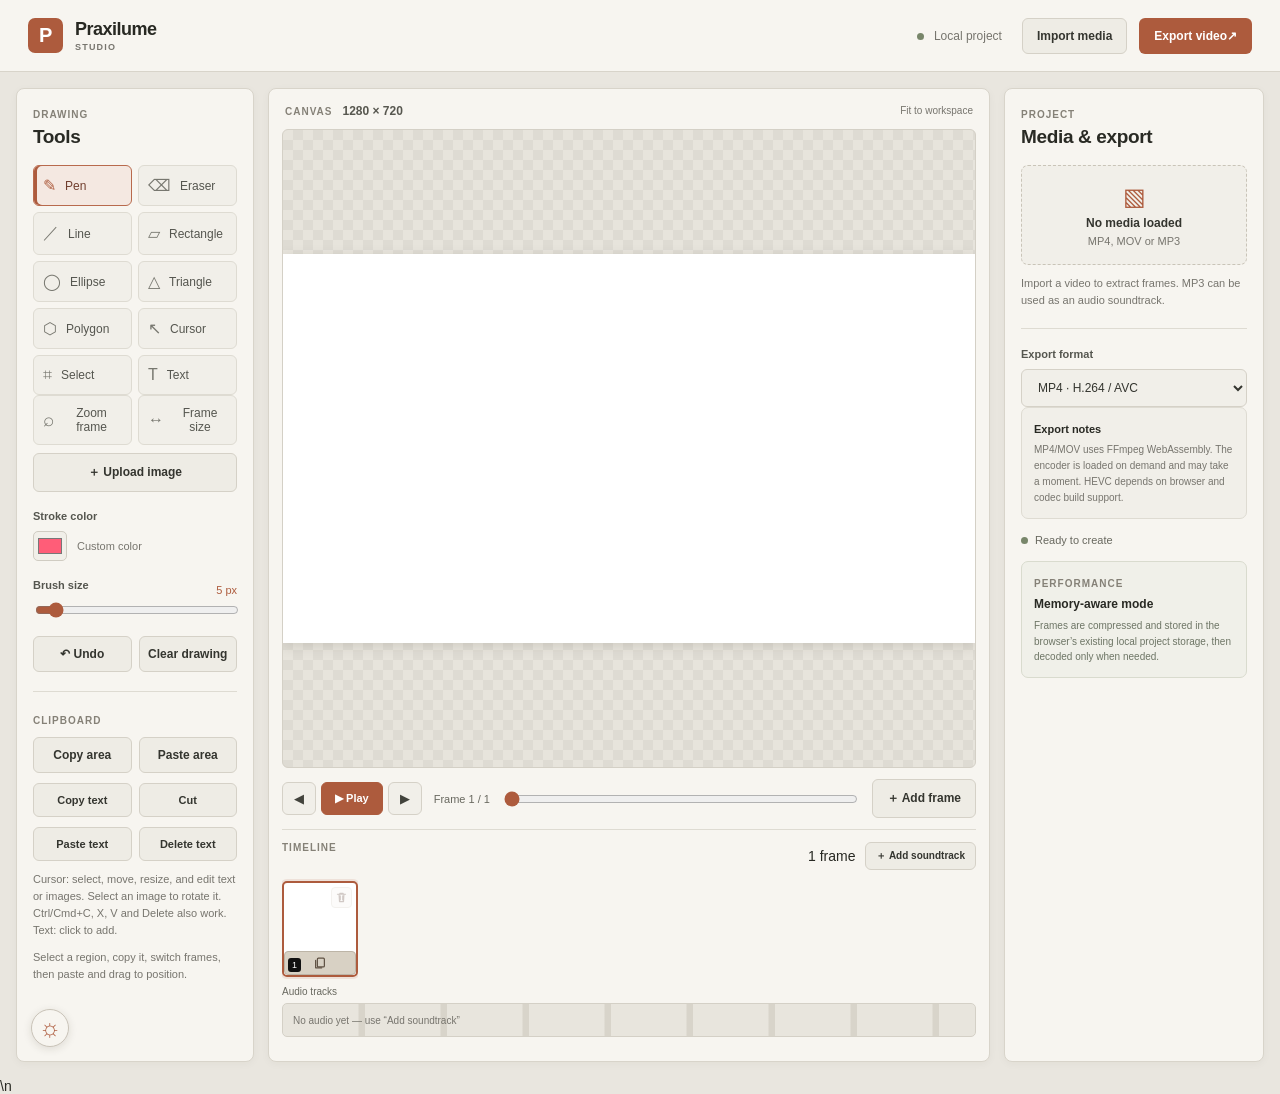
==== commit 45bf2b1d: "Update Praxilume brand mark" ====
--- a/index.html
+++ b/index.html
@@ -9,7 +9,7 @@
 </head>
 <body>
   <header class="topbar">
-    <a class="brand" href="#" aria-label="Praxilume home"><span class="brand-mark">F</span><span>Praxilume <small>STUDIO</small></span></a>
+    <a class="brand" href="#" aria-label="Praxilume home"><span class="brand-mark">P</span><span>Praxilume <small>STUDIO</small></span></a>
     <div class="top-actions">
       <span class="project-status"><i></i> Local project</span>
       <button class="button button-secondary" id="open">Import media</button>
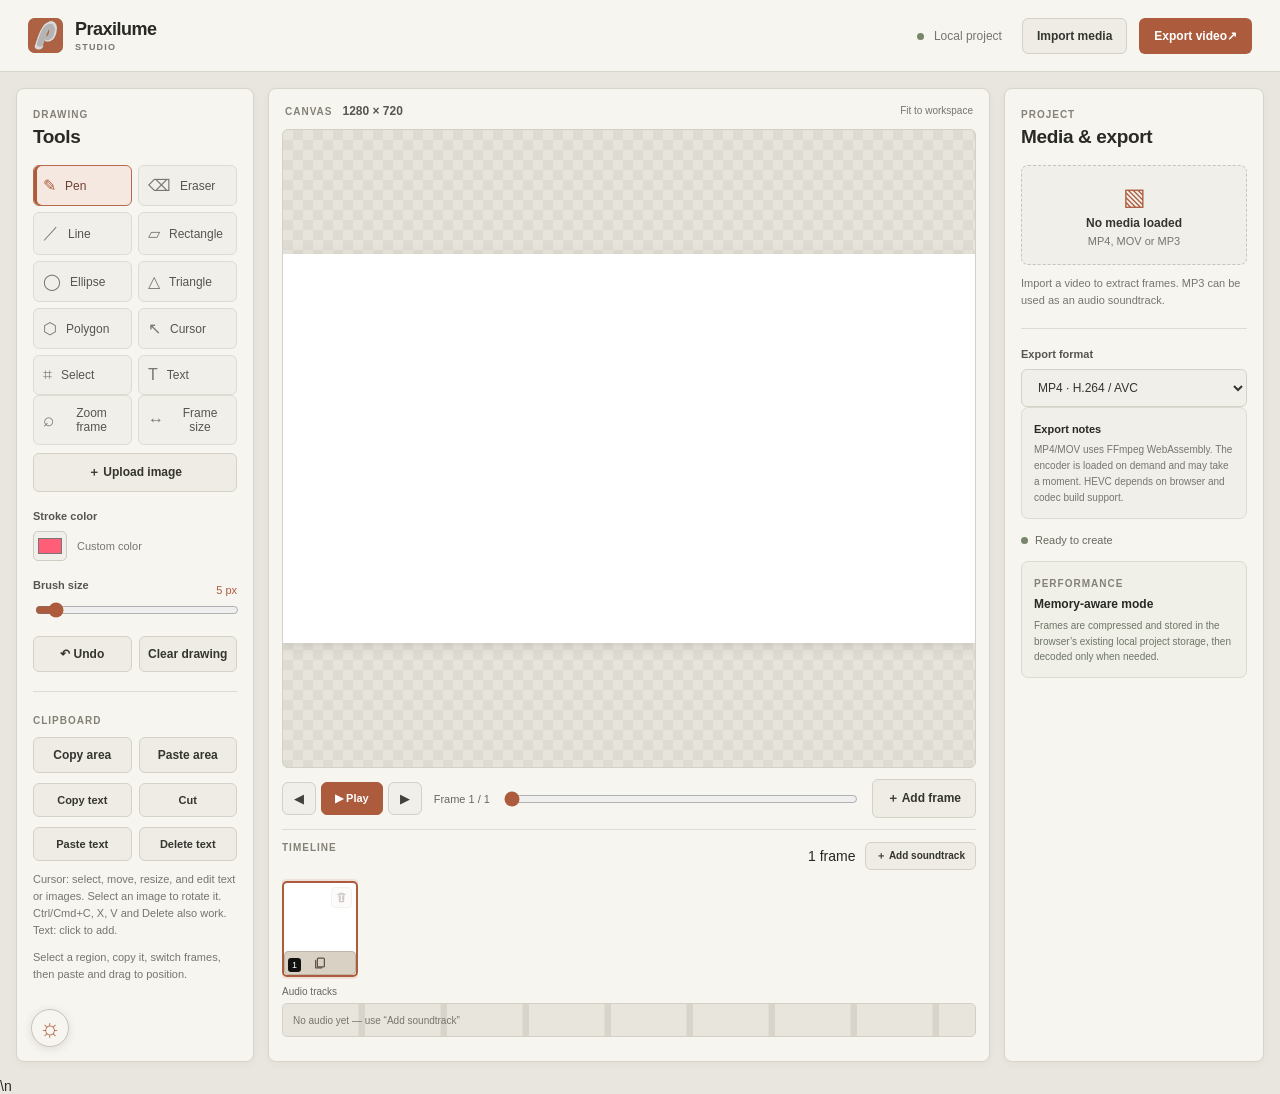
==== commit b5bad013: "Use icon.png for app branding and favicon" ====
--- a/index.html
+++ b/index.html
@@ -5,11 +5,13 @@
   <meta name="viewport" content="width=device-width,initial-scale=1">
   <meta name="theme-color" content="#e9e6df">
   <title>Praxilume — Animation Studio</title>
+  <link rel="icon" type="image/png" href="icon.png">
+  <link rel="apple-touch-icon" href="icon.png">
   <link rel="stylesheet" href="styles.css">
 </head>
 <body>
   <header class="topbar">
-    <a class="brand" href="#" aria-label="Praxilume home"><span class="brand-mark">P</span><span>Praxilume <small>STUDIO</small></span></a>
+    <a class="brand" href="#" aria-label="Praxilume home"><img class="brand-mark" src="icon.png" alt=""><span>Praxilume <small>STUDIO</small></span></a>
     <div class="top-actions">
       <span class="project-status"><i></i> Local project</span>
       <button class="button button-secondary" id="open">Import media</button>
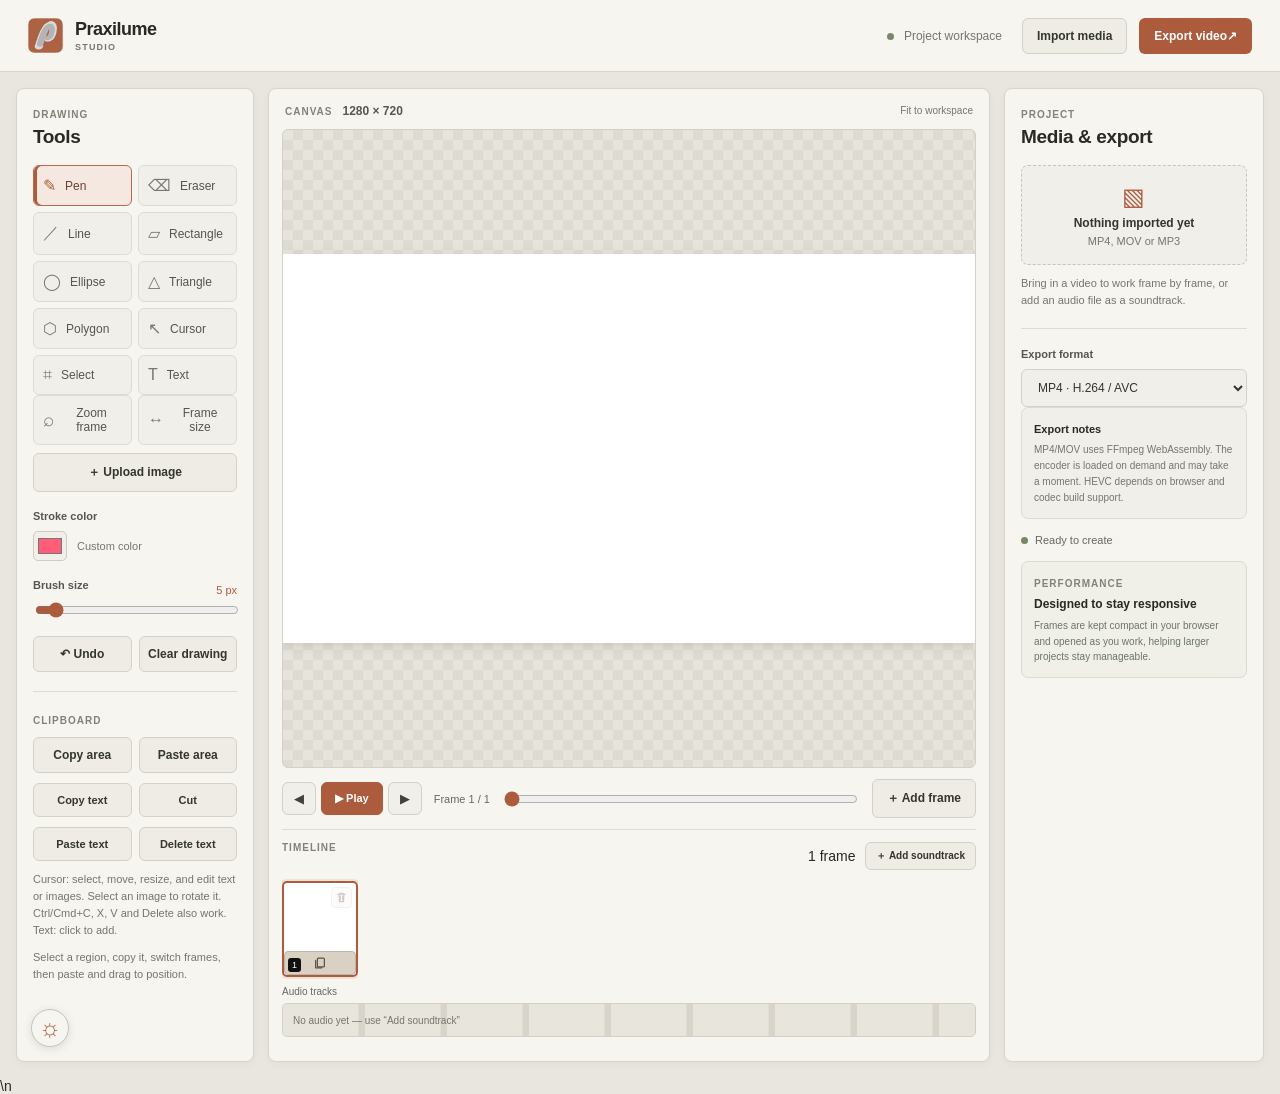
==== commit 3018995c: "Refine studio interface copy" ====
--- a/index.html
+++ b/index.html
@@ -13,7 +13,7 @@
   <header class="topbar">
     <a class="brand" href="#" aria-label="Praxilume home"><img class="brand-mark" src="icon.png" alt=""><span>Praxilume <small>STUDIO</small></span></a>
     <div class="top-actions">
-      <span class="project-status"><i></i> Local project</span>
+      <span class="project-status"><i></i> Project workspace</span>
       <button class="button button-secondary" id="open">Import media</button>
       <input id="file" type="file" accept="video/*" hidden><input id="audio-file" type="file" accept="audio/*,.mp3,.wav,.m4a,.aac,.ogg,.flac" hidden>
       <button class="button button-primary" id="export"><span>Export video</span><span aria-hidden="true">↗</span></button>
@@ -42,7 +42,7 @@
     </aside>
     <section class="editor">
       <div class="workspace-toolbar"><div><span class="eyebrow">CANVAS</span><strong id="canvas-label">1280 × 720</strong></div><label class="shape-fill-control" id="shape-fill-control" hidden><input id="shape-fill" type="checkbox"><span>Fill shape</span></label><label class="polygon-sides-control" id="polygon-sides-control" hidden><span>Sides</span><input id="polygon-sides" type="range" min="5" max="30" value="6"><input id="polygon-sides-number" type="number" min="5" max="30" value="6" aria-label="Polygon sides"></label><span class="zoom-label">Fit to workspace</span></div>
-      <div class="stage" id="stage"><canvas id="c" width="1280" height="720"></canvas><div class="empty-state" id="empty-state"><div class="empty-icon">✦</div><h2>Your canvas is ready</h2><p>Import a video or start drawing on a blank frame.</p><button class="button button-primary" id="empty-import">Import video</button></div></div>
+      <div class="stage" id="stage"><canvas id="c" width="1280" height="720"></canvas><div class="empty-state" id="empty-state"><div class="empty-icon">✦</div><h2>Ready when you are</h2><p>Bring in a clip, or start with a blank frame.</p><button class="button button-primary" id="empty-import">Import video</button></div></div>
       <div class="transport">
         <div class="transport-buttons"><button id="prev" title="Previous frame">◀</button><button id="play" class="play-button">▶ Play</button><button id="next" title="Next frame">▶</button></div>
         <div class="frame-readout"><span id="count">Frame 1 / 1</span><input id="scrub" type="range" min="0" max="0" value="0"></div>
@@ -52,13 +52,13 @@
     </section>
     <aside class="panel media-panel">
       <div class="panel-heading"><div><span class="eyebrow">PROJECT</span><h2>Media & export</h2></div></div>
-      <div class="media-preview"><audio id="aud" controls hidden></audio><div id="media-placeholder"><div class="media-icon">▧</div><strong>No media loaded</strong><span>MP4, MOV or MP3</span></div></div>
-      <p class="hint" id="info">Import a video to extract frames. MP3 can be used as an audio soundtrack.</p>
+      <div class="media-preview"><audio id="aud" controls hidden></audio><div id="media-placeholder"><div class="media-icon">▧</div><strong>Nothing imported yet</strong><span>MP4, MOV or MP3</span></div></div>
+      <p class="hint" id="info">Bring in a video to work frame by frame, or add an audio file as a soundtrack.</p>
       <div class="divider"></div>
       <div class="control-group"><label for="format">Export format</label><select id="format"><option value="mp4">MP4 · H.264 / AVC</option><option value="mov">MOV · H.264</option><option value="hevc">MP4 · H.265 / HEVC</option><option value="movhevc">MOV · HEVC</option><option value="mpeg4">MOV · MPEG-4</option><option value="webm">WebM · Browser native</option></select></div>
       <div class="export-note"><strong>Export notes</strong><p>MP4/MOV uses FFmpeg WebAssembly. The encoder is loaded on demand and may take a moment. HEVC depends on browser and codec build support.</p></div>
       <div class="status-line"><span class="status-dot"></span><span id="status">Ready to create</span></div>
-      <div class="memory-card"><span class="eyebrow">PERFORMANCE</span><strong>Memory-aware mode</strong><p>Frames are compressed and stored in the browser’s existing local project storage, then decoded only when needed.</p></div>
+      <div class="memory-card"><span class="eyebrow">PERFORMANCE</span><strong>Designed to stay responsive</strong><p>Frames are kept compact in your browser and opened as you work, helping larger projects stay manageable.</p></div>
     </aside>
   </main>
   
--- a/styles.css
+++ b/styles.css
@@ -1,4 +1,4 @@
-:root{color-scheme:dark;--bg:#10131a;--panel:#191e28;--panel-2:#202735;--line:#2d3544;--muted:#8792a5;--text:#e9edf5;--accent:#7c6cf2;--accent-2:#a69aff;--radius:14px}*{box-sizing:border-box}body{margin:0;background:radial-gradient(ellipse at 50% -20%,#22263b 0%,var(--bg) 55%);color:var(--text);font:14px 'DM Sans',system-ui,sans-serif;min-height:100vh}.topbar{height:72px;display:flex;align-items:center;justify-content:space-between;padding:0 28px;border-bottom:1px solid #252c38;background:#11151dce;backdrop-filter:blur(16px)}.brand{display:flex;align-items:center;gap:12px;color:var(--text);text-decoration:none;font:700 18px 'Space Grotesk',sans-serif;letter-spacing:-.4px}.brand small{display:block;font:600 9px 'DM Sans',sans-serif;letter-spacing:2px;color:var(--muted);margin-top:2px}.brand-mark{display:grid;place-items:center;width:35px;height:35px;border-radius:11px;background:linear-gradient(135deg,#8877ff,#5746c8);font-size:20px;box-shadow:0 6px 20px #6556dc44}.top-actions{display:flex;align-items:center;gap:12px}.project-status{font-size:12px;color:#aab4c5;margin-right:8px}.project-status i,.status-dot{display:inline-block;width:7px;height:7px;background:#5bd6a0;border-radius:50%;margin-right:7px}.button{border:1px solid transparent;border-radius:9px;padding:10px 14px;font:600 12px 'DM Sans',sans-serif;cursor:pointer;transition:.16s ease;color:var(--text)}.button:hover{transform:translateY(-1px);filter:brightness(1.1)}.button-primary{background:linear-gradient(135deg,#8172f5,#6252d5);box-shadow:0 5px 18px #6e5de733}.button-secondary{background:#252c39;border-color:#343e4e}.app-shell{display:grid;grid-template-columns:238px minmax(420px,1fr) 260px;gap:16px;padding:18px;max-width:1800px;margin:auto;min-height:calc(100vh - 72px)}.panel,.editor{background:linear-gradient(160deg,#1b202b,#171c25);border:1px solid #2b3341;border-radius:var(--radius);min-width:0;box-shadow:0 10px 35px #00000018}.panel{padding:18px;overflow:auto}.panel-heading{display:flex;justify-content:space-between;align-items:center;margin-bottom:20px}.eyebrow{font-size:9px;font-weight:700;letter-spacing:1.8px;color:#8793a8}.panel h2{font:600 20px 'Space Grotesk',sans-serif;margin:5px 0 0;letter-spacing:-.4px}.tool-grid{display:grid;grid-template-columns:1fr 1fr;gap:7px}.tool{display:flex;align-items:center;gap:9px;padding:11px 10px;border:1px solid #303949;background:#202734;border-radius:9px;color:#aeb8c9;font:500 12px 'DM Sans',sans-serif;cursor:pointer}.tool span{font-size:16px;color:#d7dceb}.tool.active{border-color:#8173f2;background:#332f51;color:#fff;box-shadow:inset 0 0 0 1px #6558cf33}.tool.active span{color:#b8afff}.control-group{margin:20px 0 0}.control-group label{display:block;color:#aab4c4;font-size:11px;font-weight:600;margin-bottom:9px}.label-row{display:flex;justify-content:space-between;align-items:center}.label-row output{font-size:11px;color:#c0b8ff}input[type=range]{width:100%;accent-color:var(--accent)}input[type=color]{width:34px;height:30px;padding:2px;border:1px solid #3b4555;background:#252c39;border-radius:7px}.color-row{display:flex;align-items:center;gap:10px;color:#8994a6;font-size:11px}select{width:100%;padding:10px 12px;border:1px solid #343e4e;border-radius:9px;background:#222936;color:#e2e8f1;font:500 12px 'DM Sans',sans-serif}.button-stack{display:grid;grid-template-columns:1fr 1fr;gap:7px;margin-top:15px}.button-stack .button{padding:10px 8px}.button-row{display:flex;gap:7px;margin-top:10px}.button-row .button{flex:1}.hint{font-size:11px;line-height:1.6;color:#7f8a9d;margin:10px 0}.divider{height:1px;background:var(--line);margin:22px 0}.editor{display:flex;flex-direction:column;padding:15px;gap:12px}.workspace-toolbar{display:flex;align-items:center;justify-content:space-between;padding:0 3px}.workspace-toolbar strong{font:600 12px 'Space Grotesk',sans-serif;color:#b7c0d0;margin-left:10px}.zoom-label{font-size:10px;color:#7f8b9e}.stage{position:relative;flex:1;min-height:350px;display:flex;align-items:center;justify-content:center;overflow:hidden;border:1px solid #303847;border-radius:10px;background-color:#121720;background-image:linear-gradient(45deg,#1a202b 25%,transparent 25%),linear-gradient(-45deg,#1a202b 25%,transparent 25%),linear-gradient(45deg,transparent 75%,#1a202b 75%),linear-gradient(-45deg,transparent 75%,#1a202b 75%);background-size:22px 22px;background-position:0 0,0 11px,11px -11px,-11px 0}.stage canvas{max-width:100%;max-height:100%;width:auto;height:auto;object-fit:contain;background:#fff;box-shadow:0 12px 30px #0008;touch-action:none}.empty-state{position:absolute;text-align:center;max-width:260px;color:#cbd3e1;pointer-events:auto}.empty-state[hidden]{display:none}.empty-icon{font-size:28px;color:#a89cff}.empty-state h2{font:600 17px 'Space Grotesk',sans-serif;margin:10px 0}.empty-state p{font-size:11px;color:#8d99ad;line-height:1.6}.transport{display:flex;align-items:center;gap:12px}.transport-buttons{display:flex;gap:5px}.transport-buttons button{border:1px solid #364051;background:#242c39;color:#dce3ef;border-radius:7px;padding:8px 11px;cursor:pointer}.transport-buttons .play-button{background:#6556d9;border-color:#6556d9;font-size:11px;font-weight:600;padding:8px 13px}.frame-readout{display:flex;align-items:center;gap:12px;flex:1;min-width:0}.frame-readout span{white-space:nowrap;font-size:11px;color:#a9b4c6}.frame-readout input{min-width:40px;flex:1}.timeline-wrap{border-top:1px solid #2b3340;padding-top:12px}.timeline-header{display:flex;justify-content:space-between;margin-bottom:9px}.timeline-header span:last-child{font-size:10px;color:#8792a5}.timeline{display:flex;gap:7px;overflow:auto;padding:2px 0 5px;min-height:84px}.thumb{position:relative;flex:0 0 76px;width:76px;height:auto;align-self:flex-start;border:2px solid #343d4c;border-radius:7px;overflow:visible;background:#fff;cursor:pointer;display:flex;flex-direction:column;gap:4px}.thumb canvas{flex:0 0 64px;height:64px;width:100%;border-radius:3px;overflow:hidden}.thumb.active{border-color:#9486ff;box-shadow:0 0 0 2px #7869e633}.thumb canvas{width:100%;height:100%;object-fit:contain}.thumb small{position:absolute;bottom:3px;left:4px;padding:2px 4px;border-radius:3px;background:#111b;color:white;font-size:9px}.media-preview{position:relative;min-height:100px;border:1px dashed #3a4555;border-radius:10px;background:#141a23;display:flex;align-items:center;justify-content:center;padding:12px}.media-preview video,.media-preview audio{width:100%;max-width:100%}.media-preview video[hidden],.media-preview audio[hidden]{display:none}#media-placeholder{display:flex;align-items:center;flex-direction:column;gap:5px;color:#9ba7b9;font-size:11px}#media-placeholder strong{font-size:12px;color:#cdd5e3}#media-placeholder[hidden]{display:none}.media-icon{font-size:24px;color:#8f83ff}.export-note{border:1px solid #333d4d;background:#202734;border-radius:9px;padding:12px}.export-note strong{font-size:11px}.export-note p{font-size:10px;line-height:1.6;color:#8995a8;margin:6px 0 0}.status-line{display:flex;align-items:center;font-size:11px;color:#aab5c5;margin:15px 0}.memory-card{padding:12px;background:#202b2a;border:1px solid #2e4842;border-radius:9px}.memory-card strong{display:block;font-size:12px;margin:7px 0}.memory-card p{font-size:10px;line-height:1.55;color:#91a99f;margin:0}@media(max-width:1150px){.app-shell{grid-template-columns:210px minmax(360px,1fr)}.media-panel{grid-column:1/-1;display:grid;grid-template-columns:repeat(3,1fr);gap:12px;align-items:start}.media-panel .panel-heading{grid-column:1/-1;margin:0}.media-panel .divider{display:none}.media-panel .status-line{margin:0}}@media(max-width:760px){.topbar{padding:0 14px}.project-status{display:none}.app-shell{display:flex;flex-direction:column;padding:10px}.editor{min-height:65vh;order:0}.tool-panel{order:1}.media-panel{order:2;display:block}.stage{min-height:280px}.transport{flex-wrap:wrap}.frame-readout{order:3;flex-basis:100%}.brand{font-size:15px}.top-actions{gap:6px}.button{padding:9px 10px}}\n.preview-dialog{width:min(1100px,94vw);max-width:none;padding:18px;border:1px solid #394354;border-radius:16px;background:#171d28;color:var(--text);box-shadow:0 24px 90px #000b}.preview-dialog::backdrop{background:#05070bd9;backdrop-filter:blur(5px)}.preview-dialog-header{display:flex;align-items:center;justify-content:space-between;gap:16px;margin-bottom:14px}.preview-dialog-header h2{font:600 19px 'Space Grotesk',sans-serif;margin:5px 0 0}.preview-dialog video{display:block;width:100%;max-height:75vh;background:#05070b;border-radius:10px}.preview-dialog:not([open]){display:none}@media(max-width:760px){.preview-dialog{padding:12px}.preview-dialog-header{align-items:flex-start}.transport #preview-open{flex:1}}
+:root{color-scheme:dark;--bg:#10131a;--panel:#191e28;--panel-2:#202735;--line:#2d3544;--muted:#8792a5;--text:#e9edf5;--accent:#7c6cf2;--accent-2:#a69aff;--radius:14px}*{box-sizing:border-box}body{margin:0;background:radial-gradient(ellipse at 50% -20%,#22263b 0%,var(--bg) 55%);color:var(--text);font:14px 'DM Sans',system-ui,sans-serif;min-height:100vh}.topbar{height:72px;display:flex;align-items:center;justify-content:space-between;padding:0 28px;border-bottom:1px solid #252c38;background:#11151dce;backdrop-filter:blur(16px)}.brand{display:flex;align-items:center;gap:12px;color:var(--text);text-decoration:none;font:700 18px 'Space Grotesk',sans-serif;letter-spacing:-.4px}.brand small{display:block;font:600 9px 'DM Sans',sans-serif;letter-spacing:2px;color:var(--muted);margin-top:2px}.brand-mark{display:block;width:35px;height:35px;object-fit:contain;border-radius:11px;background:transparent;box-shadow:none;flex:0 0 35px}.top-actions{display:flex;align-items:center;gap:12px}.project-status{font-size:12px;color:#aab4c5;margin-right:8px}.project-status i,.status-dot{display:inline-block;width:7px;height:7px;background:#5bd6a0;border-radius:50%;margin-right:7px}.button{border:1px solid transparent;border-radius:9px;padding:10px 14px;font:600 12px 'DM Sans',sans-serif;cursor:pointer;transition:.16s ease;color:var(--text)}.button:hover{transform:translateY(-1px);filter:brightness(1.1)}.button-primary{background:linear-gradient(135deg,#8172f5,#6252d5);box-shadow:0 5px 18px #6e5de733}.button-secondary{background:#252c39;border-color:#343e4e}.app-shell{display:grid;grid-template-columns:238px minmax(420px,1fr) 260px;gap:16px;padding:18px;max-width:1800px;margin:auto;min-height:calc(100vh - 72px)}.panel,.editor{background:linear-gradient(160deg,#1b202b,#171c25);border:1px solid #2b3341;border-radius:var(--radius);min-width:0;box-shadow:0 10px 35px #00000018}.panel{padding:18px;overflow:auto}.panel-heading{display:flex;justify-content:space-between;align-items:center;margin-bottom:20px}.eyebrow{font-size:9px;font-weight:700;letter-spacing:1.8px;color:#8793a8}.panel h2{font:600 20px 'Space Grotesk',sans-serif;margin:5px 0 0;letter-spacing:-.4px}.tool-grid{display:grid;grid-template-columns:1fr 1fr;gap:7px}.tool{display:flex;align-items:center;gap:9px;padding:11px 10px;border:1px solid #303949;background:#202734;border-radius:9px;color:#aeb8c9;font:500 12px 'DM Sans',sans-serif;cursor:pointer}.tool span{font-size:16px;color:#d7dceb}.tool.active{border-color:#8173f2;background:#332f51;color:#fff;box-shadow:inset 0 0 0 1px #6558cf33}.tool.active span{color:#b8afff}.control-group{margin:20px 0 0}.control-group label{display:block;color:#aab4c4;font-size:11px;font-weight:600;margin-bottom:9px}.label-row{display:flex;justify-content:space-between;align-items:center}.label-row output{font-size:11px;color:#c0b8ff}input[type=range]{width:100%;accent-color:var(--accent)}input[type=color]{width:34px;height:30px;padding:2px;border:1px solid #3b4555;background:#252c39;border-radius:7px}.color-row{display:flex;align-items:center;gap:10px;color:#8994a6;font-size:11px}select{width:100%;padding:10px 12px;border:1px solid #343e4e;border-radius:9px;background:#222936;color:#e2e8f1;font:500 12px 'DM Sans',sans-serif}.button-stack{display:grid;grid-template-columns:1fr 1fr;gap:7px;margin-top:15px}.button-stack .button{padding:10px 8px}.button-row{display:flex;gap:7px;margin-top:10px}.button-row .button{flex:1}.hint{font-size:11px;line-height:1.6;color:#7f8a9d;margin:10px 0}.divider{height:1px;background:var(--line);margin:22px 0}.editor{display:flex;flex-direction:column;padding:15px;gap:12px}.workspace-toolbar{display:flex;align-items:center;justify-content:space-between;padding:0 3px}.workspace-toolbar strong{font:600 12px 'Space Grotesk',sans-serif;color:#b7c0d0;margin-left:10px}.zoom-label{font-size:10px;color:#7f8b9e}.stage{position:relative;flex:1;min-height:350px;display:flex;align-items:center;justify-content:center;overflow:hidden;border:1px solid #303847;border-radius:10px;background-color:#121720;background-image:linear-gradient(45deg,#1a202b 25%,transparent 25%),linear-gradient(-45deg,#1a202b 25%,transparent 25%),linear-gradient(45deg,transparent 75%,#1a202b 75%),linear-gradient(-45deg,transparent 75%,#1a202b 75%);background-size:22px 22px;background-position:0 0,0 11px,11px -11px,-11px 0}.stage canvas{max-width:100%;max-height:100%;width:auto;height:auto;object-fit:contain;background:#fff;box-shadow:0 12px 30px #0008;touch-action:none}.empty-state{position:absolute;text-align:center;max-width:260px;color:#cbd3e1;pointer-events:auto}.empty-state[hidden]{display:none}.empty-icon{font-size:28px;color:#a89cff}.empty-state h2{font:600 17px 'Space Grotesk',sans-serif;margin:10px 0}.empty-state p{font-size:11px;color:#8d99ad;line-height:1.6}.transport{display:flex;align-items:center;gap:12px}.transport-buttons{display:flex;gap:5px}.transport-buttons button{border:1px solid #364051;background:#242c39;color:#dce3ef;border-radius:7px;padding:8px 11px;cursor:pointer}.transport-buttons .play-button{background:#6556d9;border-color:#6556d9;font-size:11px;font-weight:600;padding:8px 13px}.frame-readout{display:flex;align-items:center;gap:12px;flex:1;min-width:0}.frame-readout span{white-space:nowrap;font-size:11px;color:#a9b4c6}.frame-readout input{min-width:40px;flex:1}.timeline-wrap{border-top:1px solid #2b3340;padding-top:12px}.timeline-header{display:flex;justify-content:space-between;margin-bottom:9px}.timeline-header span:last-child{font-size:10px;color:#8792a5}.timeline{display:flex;gap:7px;overflow:auto;padding:2px 0 5px;min-height:84px}.thumb{position:relative;flex:0 0 76px;width:76px;height:auto;align-self:flex-start;border:2px solid #343d4c;border-radius:7px;overflow:visible;background:#fff;cursor:pointer;display:flex;flex-direction:column;gap:4px}.thumb canvas{flex:0 0 64px;height:64px;width:100%;border-radius:3px;overflow:hidden}.thumb.active{border-color:#9486ff;box-shadow:0 0 0 2px #7869e633}.thumb canvas{width:100%;height:100%;object-fit:contain}.thumb small{position:absolute;bottom:3px;left:4px;padding:2px 4px;border-radius:3px;background:#111b;color:white;font-size:9px}.media-preview{position:relative;min-height:100px;border:1px dashed #3a4555;border-radius:10px;background:#141a23;display:flex;align-items:center;justify-content:center;padding:12px}.media-preview video,.media-preview audio{width:100%;max-width:100%}.media-preview video[hidden],.media-preview audio[hidden]{display:none}#media-placeholder{display:flex;align-items:center;flex-direction:column;gap:5px;color:#9ba7b9;font-size:11px}#media-placeholder strong{font-size:12px;color:#cdd5e3}#media-placeholder[hidden]{display:none}.media-icon{font-size:24px;color:#8f83ff}.export-note{border:1px solid #333d4d;background:#202734;border-radius:9px;padding:12px}.export-note strong{font-size:11px}.export-note p{font-size:10px;line-height:1.6;color:#8995a8;margin:6px 0 0}.status-line{display:flex;align-items:center;font-size:11px;color:#aab5c5;margin:15px 0}.memory-card{padding:12px;background:#202b2a;border:1px solid #2e4842;border-radius:9px}.memory-card strong{display:block;font-size:12px;margin:7px 0}.memory-card p{font-size:10px;line-height:1.55;color:#91a99f;margin:0}@media(max-width:1150px){.app-shell{grid-template-columns:210px minmax(360px,1fr)}.media-panel{grid-column:1/-1;display:grid;grid-template-columns:repeat(3,1fr);gap:12px;align-items:start}.media-panel .panel-heading{grid-column:1/-1;margin:0}.media-panel .divider{display:none}.media-panel .status-line{margin:0}}@media(max-width:760px){.topbar{padding:0 14px}.project-status{display:none}.app-shell{display:flex;flex-direction:column;padding:10px}.editor{min-height:65vh;order:0}.tool-panel{order:1}.media-panel{order:2;display:block}.stage{min-height:280px}.transport{flex-wrap:wrap}.frame-readout{order:3;flex-basis:100%}.brand{font-size:15px}.top-actions{gap:6px}.button{padding:9px 10px}}\n.preview-dialog{width:min(1100px,94vw);max-width:none;padding:18px;border:1px solid #394354;border-radius:16px;background:#171d28;color:var(--text);box-shadow:0 24px 90px #000b}.preview-dialog::backdrop{background:#05070bd9;backdrop-filter:blur(5px)}.preview-dialog-header{display:flex;align-items:center;justify-content:space-between;gap:16px;margin-bottom:14px}.preview-dialog-header h2{font:600 19px 'Space Grotesk',sans-serif;margin:5px 0 0}.preview-dialog video{display:block;width:100%;max-height:75vh;background:#05070b;border-radius:10px}.preview-dialog:not([open]){display:none}@media(max-width:760px){.preview-dialog{padding:12px}.preview-dialog-header{align-items:flex-start}.transport #preview-open{flex:1}}
 .audio-track-row{display:flex;flex-direction:column;gap:6px;overflow:visible;padding:4px 0 8px}.audio-track-row[hidden]{display:none}.audio-track-title{font-size:10px;color:#aeb9cb}.audio-track-lane{position:relative;height:34px;min-width:76px;border:1px solid #303b4d;border-radius:6px;background:repeating-linear-gradient(90deg,#1b2530 0,#1b2530 75px,#293343 76px,#293343 82px);overflow:hidden}.audio-track-clip{position:absolute;top:3px;bottom:3px;left:0;min-width:24px;border:1px solid #5ac5a2;border-radius:5px;background:linear-gradient(90deg,#245d56,#287b68);color:#eafff8;display:flex;align-items:center;padding:0 9px;font-size:10px;font-weight:700;white-space:nowrap;overflow:hidden;cursor:grab;touch-action:none;user-select:none}.audio-track-clip:active{cursor:grabbing}.timeline-wrap{overflow-x:auto}.timeline{width:max-content}.audio-track-row{width:max-content;min-width:100%}
 
 .timeline-actions{display:flex;align-items:center;gap:10px}.audio-upload-button{padding:6px 10px;font-size:10px}.audio-track-row[hidden]{display:none!important}.audio-track-scroll{width:100%;overflow-x:auto;overflow-y:hidden;padding-bottom:3px}.audio-track-lane{width:100%;min-width:100%;}
@@ -62,7 +62,7 @@
 .topbar{background:#f7f5f0;border-bottom:1px solid #d8d4ca;backdrop-filter:none}
 .brand{color:#282923;font-family:inherit;font-weight:700;letter-spacing:-.5px}
 .brand small{font-family:inherit;letter-spacing:1.2px;color:#77756e}
-.brand-mark{background:#ad5b3d;border-radius:7px;box-shadow:none;color:#fff}
+.brand-mark{background:transparent;border-radius:7px;box-shadow:none}
 .project-status{color:#77756e}
 .project-status i,.status-dot{background:#78866a}
 .button{border-radius:6px;font-family:inherit;transition:background .14s ease,border-color .14s ease}
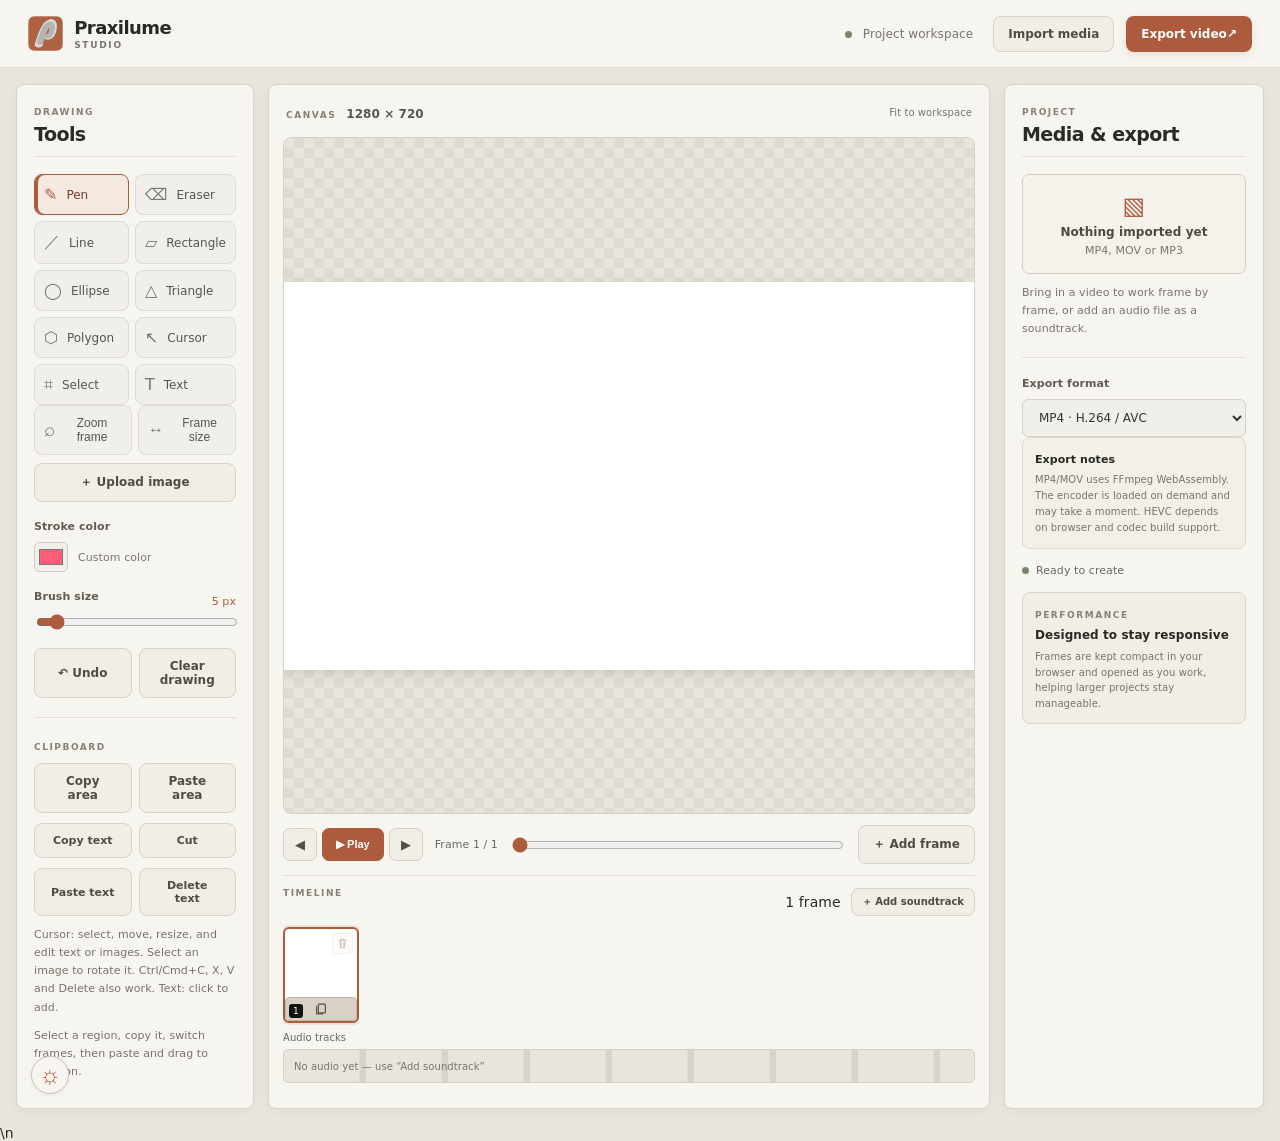
==== commit 38488c9a: "Add selected object opacity control" ====
--- a/index.html
+++ b/index.html
@@ -41,7 +41,7 @@
       <button id="theme-toggle" class="theme-toggle" type="button" aria-label="Switch to dark mode" title="Switch to dark mode"><span aria-hidden="true">☼</span></button>
     </aside>
     <section class="editor">
-      <div class="workspace-toolbar"><div><span class="eyebrow">CANVAS</span><strong id="canvas-label">1280 × 720</strong></div><label class="shape-fill-control" id="shape-fill-control" hidden><input id="shape-fill" type="checkbox"><span>Fill shape</span></label><label class="polygon-sides-control" id="polygon-sides-control" hidden><span>Sides</span><input id="polygon-sides" type="range" min="5" max="30" value="6"><input id="polygon-sides-number" type="number" min="5" max="30" value="6" aria-label="Polygon sides"></label><span class="zoom-label">Fit to workspace</span></div>
+      <div class="workspace-toolbar"><div><span class="eyebrow">CANVAS</span><strong id="canvas-label">1280 × 720</strong></div><label class="opacity-control" id="opacity-control" hidden><span id="opacity-label">Opacity</span><input id="object-opacity" type="range" min="0" max="100" value="100"><output id="opacity-value">100%</output></label><label class="shape-fill-control" id="shape-fill-control" hidden><input id="shape-fill" type="checkbox"><span>Fill shape</span></label><label class="polygon-sides-control" id="polygon-sides-control" hidden><span>Sides</span><input id="polygon-sides" type="range" min="5" max="30" value="6"><input id="polygon-sides-number" type="number" min="5" max="30" value="6" aria-label="Polygon sides"></label><span class="zoom-label">Fit to workspace</span></div>
       <div class="stage" id="stage"><canvas id="c" width="1280" height="720"></canvas><div class="empty-state" id="empty-state"><div class="empty-icon">✦</div><h2>Ready when you are</h2><p>Bring in a clip, or start with a blank frame.</p><button class="button button-primary" id="empty-import">Import video</button></div></div>
       <div class="transport">
         <div class="transport-buttons"><button id="prev" title="Previous frame">◀</button><button id="play" class="play-button">▶ Play</button><button id="next" title="Next frame">▶</button></div>
--- a/styles.css
+++ b/styles.css
@@ -280,3 +280,99 @@
 /* Explicit frame index badge colors for both themes. */
 .thumb .thumb-frame-number{background:#111!important;color:#fff!important}
 body.dark-mode .thumb .thumb-frame-number{background:#fff!important;color:#111!important}
+
+
+/* Small finishing touches: calm, consistent and practical rather than overly glossy. */
+:focus-visible{outline:2px solid #ad5b3d;outline-offset:2px}
+.button:active,.tool:active,.transport-buttons button:active{transform:translateY(1px)}
+.panel,.editor{box-shadow:0 1px 3px #30291b0a}
+.panel-heading{padding-bottom:11px;border-bottom:1px solid #e4e0d7}
+.panel h2{font-weight:650}
+.tool{min-height:39px}
+.button,.tool,select,.transport-buttons button{transition:background-color .14s ease,border-color .14s ease,color .14s ease,box-shadow .14s ease}
+.button-primary{background:#a9573b}
+.button-primary:hover{background:#954a32}
+.button-secondary{background:#f0eee8}
+.button-secondary:hover{background:#e7e3da}
+.stage{border-color:#cbc6ba}
+.media-preview{border-style:solid}
+.export-note{background:#f3f1eb}
+.memory-card{background:#eeefe7}
+.theme-toggle{box-shadow:0 1px 4px #30291b12}
+body.dark-mode :focus-visible{outline-color:#d09270}
+body.dark-mode .panel-heading{border-bottom-color:#3b4039}
+body.dark-mode .panel,body.dark-mode .editor{box-shadow:0 1px 3px #0002}
+body.dark-mode .button-primary{background:#ad6244}
+body.dark-mode .button-primary:hover{background:#bd7050}
+body.dark-mode .button-secondary{background:#30352e}
+body.dark-mode .button-secondary:hover{background:#3a4037}
+body.dark-mode .export-note{background:#2b2f2a}
+body.dark-mode .memory-card{background:#2c332b}
+
+
+/* Praxilume finishing pass: quieter surfaces, clearer hierarchy, familiar colours. */
+:root{--radius:12px}
+body{font-family:Inter,"DM Sans",system-ui,-apple-system,BlinkMacSystemFont,"Segoe UI",sans-serif;letter-spacing:.005em}
+.topbar{height:68px;padding-inline:clamp(16px,2.2vw,30px);border-bottom-color:#ded9cf;background:#f7f5f0}
+.brand{gap:11px;letter-spacing:-.55px}
+.brand small{letter-spacing:1.7px}
+.app-shell{gap:14px;padding:16px;min-height:calc(100vh - 68px)}
+.panel,.editor{box-shadow:0 3px 14px #30291b0a}
+.panel{padding:17px}
+.panel-heading{margin-bottom:17px}
+.eyebrow{letter-spacing:1.55px;font-size:9px}
+.panel h2{font-size:19px;letter-spacing:-.55px}
+.tool{min-height:39px;border-radius:8px;transition:background .15s ease,border-color .15s ease,color .15s ease}
+.tool:hover{border-color:#bdb5a8;background:#f0ede6;color:#574f45}
+.tool.active{border-color:#ad5b3d;background:#f4e8e1;color:#713e2e;box-shadow:inset 3px 0 #ad5b3d}
+.tool.active span{color:#ad5b3d}
+.button{border-radius:8px;transition:background .15s ease,border-color .15s ease,box-shadow .15s ease,transform .15s ease}
+.button:hover{transform:translateY(-1px);filter:none}
+.button-secondary{background:#f1eee8;border-color:#d8d2c7;color:#514b43}
+.button-secondary:hover{background:#e9e4da;border-color:#c7bfb2}
+.button-primary{background:#ad5b3d;box-shadow:0 3px 10px #ad5b3d22}
+.button-primary:hover{background:#9d4e33}
+.control-group label{color:#615c53}
+.hint{color:#77736b;line-height:1.65}
+.divider{background:#e3dfd6;margin:19px 0}
+.editor{padding:14px;gap:11px}
+.workspace-toolbar{min-height:27px}
+.stage{border-color:#d5d0c6;border-radius:8px}
+.transport-buttons button{border-color:#d5cfc4;background:#f1eee8;color:#554f46;border-radius:7px}
+.transport-buttons .play-button{background:#ad5b3d;border-color:#ad5b3d;color:#fff}
+.timeline-wrap{border-color:#e1ddd4}
+.thumb{border-color:#cfc9be;border-radius:6px}
+.thumb.active{border-color:#ad5b3d;box-shadow:0 0 0 2px #ad5b3d20}
+.media-preview{border-color:#d5cfc4;background:#f5f2ec}
+#media-placeholder{color:#77736b}
+#media-placeholder strong{color:#4d4942}
+.export-note{background:#f3f0e9;border-color:#ded8cc;border-radius:8px}
+.export-note p{color:#77736b}
+.memory-card{background:#f2eee7;border-color:#ded5c8;border-radius:8px}
+.memory-card p{color:#77736b}
+:where(button,input,select,textarea):focus-visible{outline:2px solid #ad5b3d;outline-offset:2px}
+body.dark-mode .topbar{background:#20231f;border-color:#383d36}
+body.dark-mode .panel,body.dark-mode .editor{box-shadow:0 3px 16px #0002}
+body.dark-mode .tool:hover{background:#30352f;border-color:#62675b;color:#f0eee7}
+body.dark-mode .button-secondary{background:#2d322d;border-color:#454b42;color:#e5e4dc}
+body.dark-mode .button-secondary:hover{background:#373d36;border-color:#62695e}
+body.dark-mode .button-primary{background:#b86a4d;border-color:#b86a4d}
+body.dark-mode .button-primary:hover{background:#c47a5b}
+body.dark-mode .control-group label{color:#c2c2b7}
+body.dark-mode .divider,body.dark-mode .timeline-wrap{background:#3b4039;border-color:#3b4039}
+body.dark-mode .transport-buttons button{background:#2d322d;border-color:#454b42;color:#e5e4dc}
+body.dark-mode .transport-buttons .play-button{background:#b86a4d;border-color:#b86a4d;color:#fff}
+body.dark-mode .media-preview{background:#1d211d;border-color:#454b42}
+body.dark-mode #media-placeholder{color:#a0a497}
+body.dark-mode #media-placeholder strong{color:#e8e8df}
+body.dark-mode .export-note{background:#292e28;border-color:#454b42}
+body.dark-mode .export-note p,body.dark-mode .memory-card p{color:#a0a497}
+body.dark-mode .memory-card{background:#292e28;border-color:#454b42}
+body.dark-mode :where(button,input,select,textarea):focus-visible{outline-color:#d09270}
+@media(max-width:760px){.topbar{height:64px}.app-shell{padding:10px;gap:10px}.panel{padding:15px}}
+
+/* Audio timeline clip resizing handle */
+.audio-track-resize{position:absolute;right:0;top:0;bottom:0;width:14px;padding:0;border:0;border-left:1px solid #9fc7b7;border-radius:0 3px 3px 0;background:#1d5148;color:#eafff8;font:700 12px/1 Arial,sans-serif;cursor:ew-resize;touch-action:none;user-select:none;z-index:3}
+.audio-track-resize:hover{background:#327d6b}
+.audio-track-clip{padding-right:17px!important}
+body.dark-mode .audio-track-resize{background:#1d5148;color:#eafff8;border-left-color:#9fc7b7}
